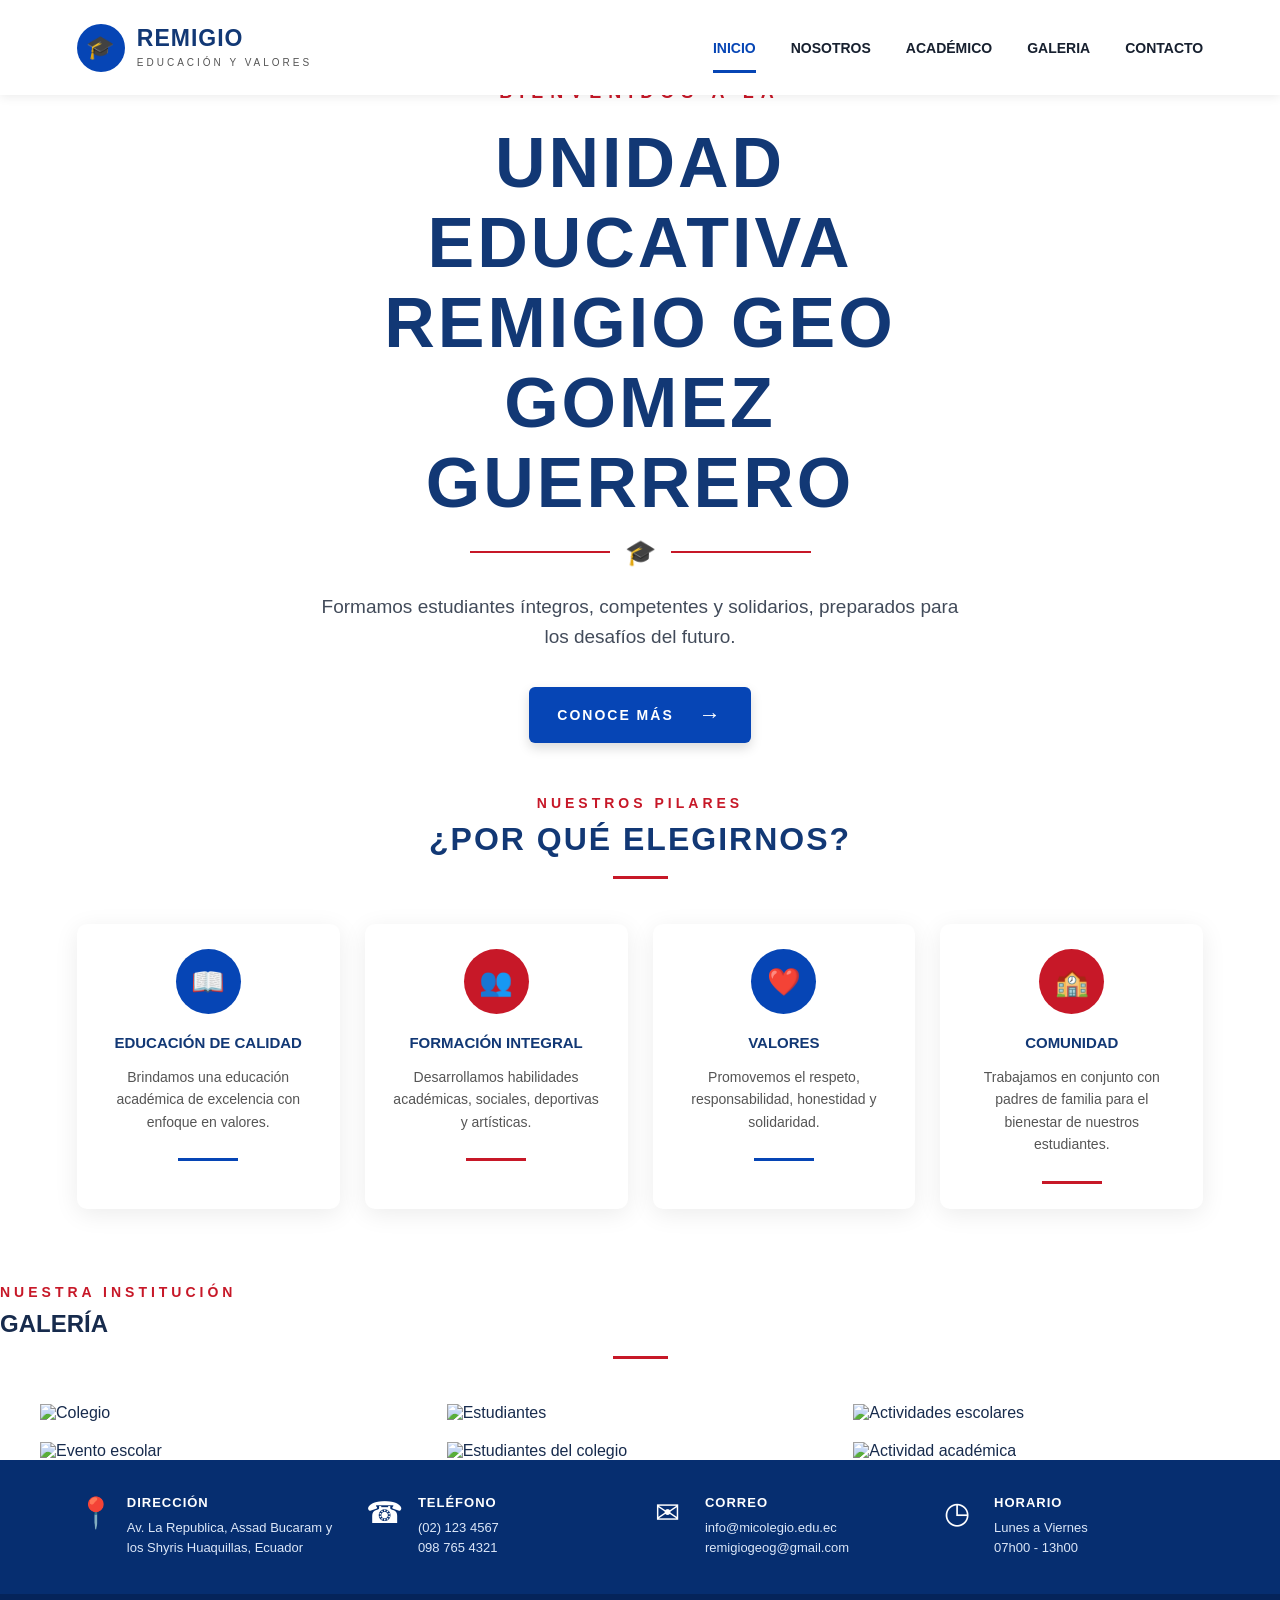
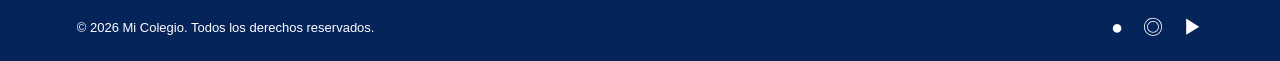
==== index.html @ d701c908 "Add files via upload" ====
<!DOCTYPE html>
<html lang="es">

<head>
    <meta charset="UTF-8">
    <meta name="viewport" content="width=device-width, initial-scale=1.0">

    <title>Mi Colegio</title>

    <link rel="stylesheet" href="style.css">
</head>

<body>

    <!-- =========================
         BARRA DE NAVEGACIÓN
    ========================== -->

    <header>

        <div class="logo">

            <div class="logo-icono">🎓</div>

            <div>
                <h2>REMIGIO</h2>
                <span>EDUCACIÓN Y VALORES</span>
            </div>

        </div>


        <nav>

            <a href="#" class="activo">INICIO</a>
            <a href="#nosotros">NOSOTROS</a>
            <a href="#academico">ACADÉMICO</a>
            <a href="#galeria">GALERIA</a>
            <a href="#contacto">CONTACTO</a>

        </nav>

    </header>


    <!-- =========================
         PORTADA
    ========================== -->

    <section class="portada">

        <div class="contenido">

            <p class="bienvenida">
                BIENVENIDOS A LA 
            </p>

            <h1>
                UNIDAD EDUCATIVA REMIGIO GEO GOMEZ GUERRERO
            </h1>

            <div class="decoracion">

                <span></span>

                <b>🎓</b>

                <span></span>

            </div>

            <p class="descripcion">

                Formamos estudiantes íntegros, competentes y
                solidarios, preparados para los desafíos del futuro.

            </p>

            <a href="#nosotros" class="boton">

                CONOCE MÁS
                <strong>→</strong>

            </a>

        </div>

    </section>


    <!-- =========================
         PILARES
    ========================== -->

    <section class="pilares" id="nosotros">

        <p class="subtitulo">
            NUESTROS PILARES
        </p>

        <h2>
            ¿POR QUÉ ELEGIRNOS?
        </h2>

        <div class="linea"></div>


        <div class="tarjetas">

            <!-- TARJETA 1 -->

            <div class="tarjeta">

                <div class="icono">
                    📖
                </div>

                <h3>
                    EDUCACIÓN DE CALIDAD
                </h3>

                <p>
                    Brindamos una educación académica
                    de excelencia con enfoque en valores.
                </p>

                <div class="linea-tarjeta"></div>

            </div>


            <!-- TARJETA 2 -->

            <div class="tarjeta">

                <div class="icono rojo">
                    👥
                </div>

                <h3>
                    FORMACIÓN INTEGRAL
                </h3>

                <p>
                    Desarrollamos habilidades académicas,
                    sociales, deportivas y artísticas.
                </p>

                <div class="linea-tarjeta rojo-linea"></div>

            </div>


            <!-- TARJETA 3 -->

            <div class="tarjeta">

                <div class="icono">
                    ❤️
                </div>

                <h3>
                    VALORES
                </h3>

                <p>
                    Promovemos el respeto, responsabilidad,
                    honestidad y solidaridad.
                </p>

                <div class="linea-tarjeta"></div>

            </div>


            <!-- TARJETA 4 -->

            <div class="tarjeta">

                <div class="icono rojo">
                    🏫
                </div>

                <h3>
                    COMUNIDAD
                </h3>

                <p>
                    Trabajamos en conjunto con padres de
                    familia para el bienestar de nuestros estudiantes.
                </p>

                <div class="linea-tarjeta rojo-linea"></div>

            </div>

        </div>

    </section>
<!-- =========================
     GALERÍA
========================= -->

<section class="galeria" id="galeria">

    <p class="subtitulo">
        NUESTRA INSTITUCIÓN
    </p>

    <h2>
        GALERÍA
    </h2>

    <div class="linea"></div>

    <div class="fotos">

        <div class="foto">
            <img src="C:\Users\REMIGIO\Music\proyecto interdiciplinario\colegio 2.jpg" alt="Colegio">
        </div>

        <div class="foto">
            <img src="C:\Users\REMIGIO\Music\proyecto interdiciplinario\colegio4.jpg" alt="Estudiantes">
        </div>

        <div class="foto">
            <img src="C:\Users\REMIGIO\Music\proyecto interdiciplinario\images.jpg" alt="Actividades escolares">
        </div>

        <div class="foto">
            <img src="C:\Users\REMIGIO\Music\proyecto interdiciplinario\imagen.jpg" alt="Evento escolar">
        </div>

        <div class="foto">
            <img src="C:\Users\REMIGIO\Music\proyecto interdiciplinario\colgio.jpg" alt="Estudiantes del colegio">
        </div>

        <div class="foto">
            <img src="C:\Users\REMIGIO\Music\proyecto interdiciplinario\colegio3.jpg" alt="Actividad académica">
        </div>

    </div>

</section>

    <!-- =========================
         INFORMACIÓN DE CONTACTO
    ========================== -->

    <section class="contacto" id="contacto">

        <div class="dato">

            <div class="dato-icono">
                📍
            </div>

            <div>
                <h4>DIRECCIÓN</h4>

                <p>
                    Av. La Republica, Assad Bucaram y los Shyris
                     Huaquillas, Ecuador<br>
                    
                </p>
            </div>

        </div>


        <div class="dato">

            <div class="dato-icono">
                ☎
            </div>

            <div>
                <h4>TELÉFONO</h4>

                <p>
                    (02) 123 4567<br>
                    098 765 4321
                </p>
            </div>

        </div>


        <div class="dato">

            <div class="dato-icono">
                ✉
            </div>

            <div>
                <h4>CORREO</h4>

                <p>
                    info@micolegio.edu.ec<br>
                    remigiogeog@gmail.com
                </p>
            </div>

        </div>


        <div class="dato">

            <div class="dato-icono">
                ◷
            </div>

            <div>
                <h4>HORARIO</h4>

                <p>
                    Lunes a Viernes<br>
                    07h00 - 13h00
                </p>
            </div>

        </div>

    </section>


    <!-- =========================
         PIE DE PÁGINA
    ========================== -->

    <footer>

        <p>
            © 2026 Mi Colegio. Todos los derechos reservados.
        </p>

        <div class="redes">
            ●　◎　▶
        </div>

    </footer>


</body>

</html>
---- style.css ----
/* =========================
   CONFIGURACIÓN GENERAL
========================= */

* {
    margin: 0;
    padding: 0;
    box-sizing: border-box;
}

html {
    scroll-behavior: smooth;
}

body {
    font-family: Arial, Helvetica, sans-serif;
    color: #172b4d;
    background: white;
}

.fotos {
    max-width: 1200px;
    margin: auto;

    display: grid;

    grid-template-columns: repeat(3, 1fr);

    gap: 20px;
}
/* =========================
   MENÚ
========================= */

header {
    height: 95px;

    background: white;

    display: flex;
    align-items: center;
    justify-content: space-between;

    padding: 0 6%;

    position: relative;
    z-index: 10;

    box-shadow: 0 2px 10px rgba(0, 0, 0, 0.08);
}


/* LOGO */

.logo {
    display: flex;
    align-items: center;
    gap: 12px;
}

.logo-icono {
    width: 48px;
    height: 48px;

    background: #0645b5;

    color: white;

    border-radius: 50%;

    display: flex;
    align-items: center;
    justify-content: center;

    font-size: 23px;
}

.logo h2 {
    color: #123875;
    font-size: 23px;
    letter-spacing: 1px;
}

.logo span {
    color: #555;
    font-size: 10px;
    letter-spacing: 3px;
}


/* MENÚ */

nav {
    display: flex;
    align-items: center;
    gap: 35px;
}

nav a {
    text-decoration: none;

    color: #17202f;

    font-size: 14px;

    font-weight: bold;

    padding: 35px 0;

    position: relative;
}

nav a:hover {
    color: #0645b5;
}

nav a.activo {
    color: #0645b5;
}

nav a.activo::after {
    content: "";

    position: absolute;

    bottom: 18px;
    left: 0;

    width: 100%;
    height: 3px;

    background: #0645b5;
}


/* =========================
   PORTADA
========================= */

.portada {

    height: 635px;

    /* AQUÍ ESTÁ TU IMAGEN */

    background-image: url("imagen/fondo.png");

    background-size: cover;

    background-position: center;

    background-repeat: no-repeat;


    display: flex;

    align-items: center;

    justify-content: center;

    text-align: center;

    position: relative;
}


/* CONTENIDO */

.contenido {

    width: 700px;

    padding: 30px;

}


/* BIENVENIDOS */

.bienvenida {

    color: #c71828;

    font-size: 18px;

    font-weight: bold;

    letter-spacing: 7px;

    margin-bottom: 20px;
}


/* TÍTULO */

.contenido h1 {

    color: #123875;

    font-size: 70px;

    letter-spacing: 3px;

    margin-bottom: 15px;
}


/* DECORACIÓN */

.decoracion {

    display: flex;

    align-items: center;

    justify-content: center;

    gap: 15px;

    margin-bottom: 25px;
}

.decoracion span {

    width: 140px;

    height: 2px;

    background: #c71828;
}

.decoracion b {

    font-size: 25px;

    color: #0645b5;
}


/* DESCRIPCIÓN */

.descripcion {

    color: #424b5a;

    font-size: 19px;

    line-height: 1.6;

    max-width: 650px;

    margin: auto;

    margin-bottom: 35px;
}


/* BOTÓN */

.boton {

    display: inline-flex;

    align-items: center;

    gap: 25px;

    background: #0645b5;

    color: white;

    text-decoration: none;

    padding: 15px 28px;

    border-radius: 6px;

    font-size: 14px;

    font-weight: bold;

    letter-spacing: 2px;

    box-shadow: 0 5px 12px rgba(0, 0, 0, 0.15);
}

.boton:hover {

    background: #c71828;

}

.boton strong {

    font-size: 22px;
}


/* =========================
   PILARES
========================= */

.pilares {

    padding: 65px 6% 75px;

    text-align: center;

    background: #fff;
}

.subtitulo {

    color: #c71828;

    font-size: 14px;

    font-weight: bold;

    letter-spacing: 4px;

    margin-bottom: 10px;
}

.pilares h2 {

    color: #123875;

    font-size: 32px;

    letter-spacing: 2px;

}

.linea {

    width: 55px;

    height: 3px;

    background: #c71828;

    margin: 18px auto 45px;
}


/* TARJETAS */

.tarjetas {

    display: flex;

    justify-content: center;

    gap: 25px;

    max-width: 1200px;

    margin: auto;
}


.tarjeta {

    width: 25%;

    min-height: 270px;

    padding: 25px 25px;

    border-radius: 10px;

    background: white;

    box-shadow: 0 5px 25px rgba(0, 0, 0, 0.08);

    transition: 0.3s;
}

.tarjeta:hover {

    transform: translateY(-8px);

    box-shadow: 0 10px 30px rgba(0, 0, 0, 0.15);
}


/* ICONOS */

.icono {

    width: 65px;

    height: 65px;

    border-radius: 50%;

    background: #0645b5;

    color: white;

    margin: 0 auto 20px;

    display: flex;

    align-items: center;

    justify-content: center;

    font-size: 27px;
}

.icono.rojo {

    background: #c71828;
}


/* TÍTULOS */

.tarjeta h3 {

    color: #123875;

    font-size: 15px;

    margin-bottom: 15px;
}


/* TEXTO */

.tarjeta p {

    color: #555;

    font-size: 14px;

    line-height: 1.6;
}


/* LÍNEA */

.linea-tarjeta {

    width: 60px;

    height: 3px;

    background: #0645b5;

    margin: 25px auto 0;
}

.rojo-linea {

    background: #c71828;
}


/* =========================
   CONTACTO
========================= */

.contacto {

    background: #062e70;

    color: white;

    padding: 35px 6%;

    display: flex;

    justify-content: space-between;

    gap: 30px;
}

.dato {

    display: flex;

    align-items: flex-start;

    gap: 15px;

    width: 25%;
}

.dato-icono {

    font-size: 30px;

    min-width: 35px;
}

.dato h4 {

    font-size: 13px;

    margin-bottom: 8px;

    letter-spacing: 1px;
}

.dato p {

    font-size: 13px;

    line-height: 1.6;

    color: #dce7f8;
}


/* =========================
   FOOTER
========================= */

footer {

    background: #05245a;

    color: white;

    padding: 20px 6%;

    display: flex;

    justify-content: space-between;

    align-items: center;

    font-size: 13px;
}

.redes {

    font-size: 20px;
}


/* =========================
   ADAPTACIÓN PARA CELULAR
========================= */

@media (max-width: 900px) {

    header {

        height: auto;

        padding: 20px;

        flex-direction: column;

        gap: 20px;
    }

    nav {

        gap: 15px;

        flex-wrap: wrap;

        justify-content: center;
    }

    nav a {

        padding: 5px;
    }

    nav a.activo::after {

        bottom: 0;
    }

    .portada {

        height: 550px;
    }

    .contenido h1 {

        font-size: 48px;
    }

    .tarjetas {

        flex-wrap: wrap;
    }

    .tarjeta {

        width: 45%;
    }

    .contacto {

        flex-wrap: wrap;
    }

    .dato {

        width: 45%;
    }
}


@media (max-width: 600px) {

    .contenido h1 {

        font-size: 38px;
    }

    .bienvenida {

        font-size: 13px;

        letter-spacing: 4px;
    }

    .descripcion {

        font-size: 16px;
    }

    .decoracion span {

        width: 60px;
    }

    .tarjeta {

        width: 100%;
    }

    .dato {

        width: 100%;
    }

    .contacto {

        flex-direction: column;
    }

    footer {

        flex-direction: column;

        gap: 15px;

        text-align: center;
    }
}
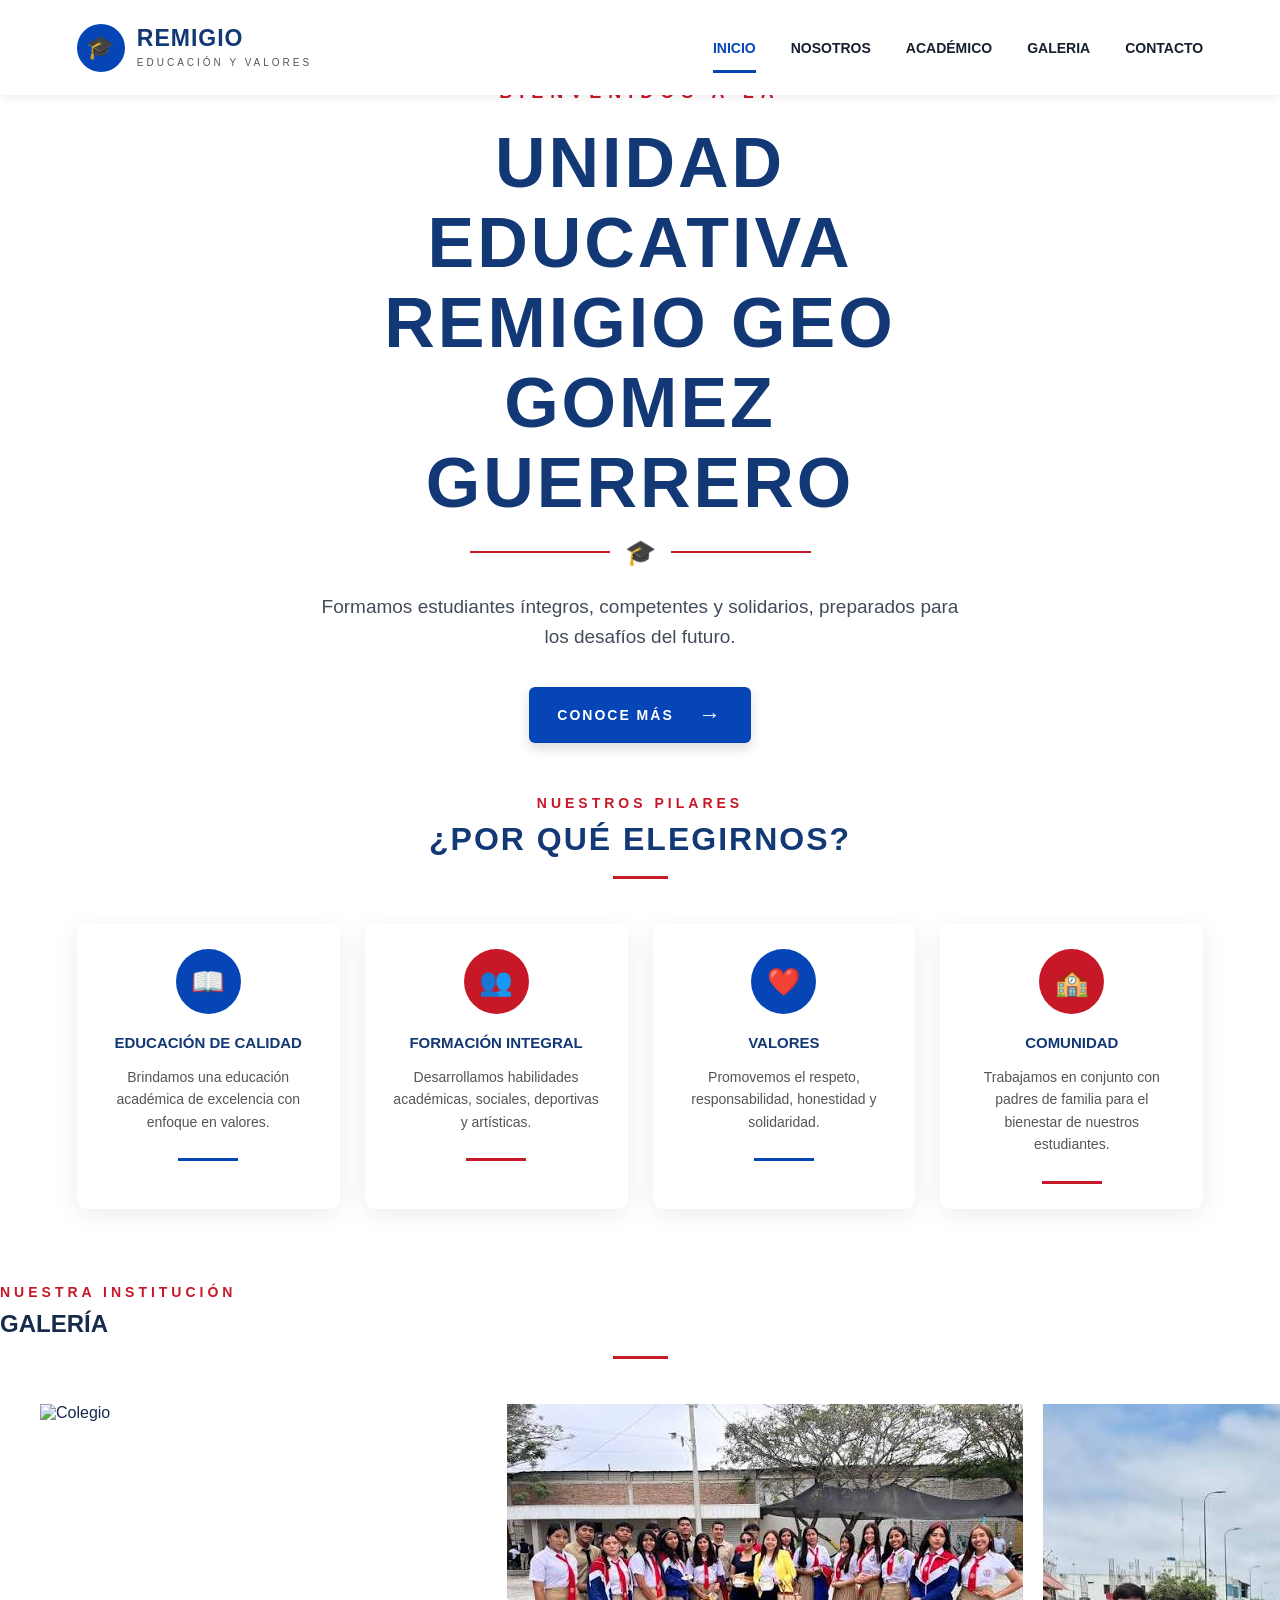
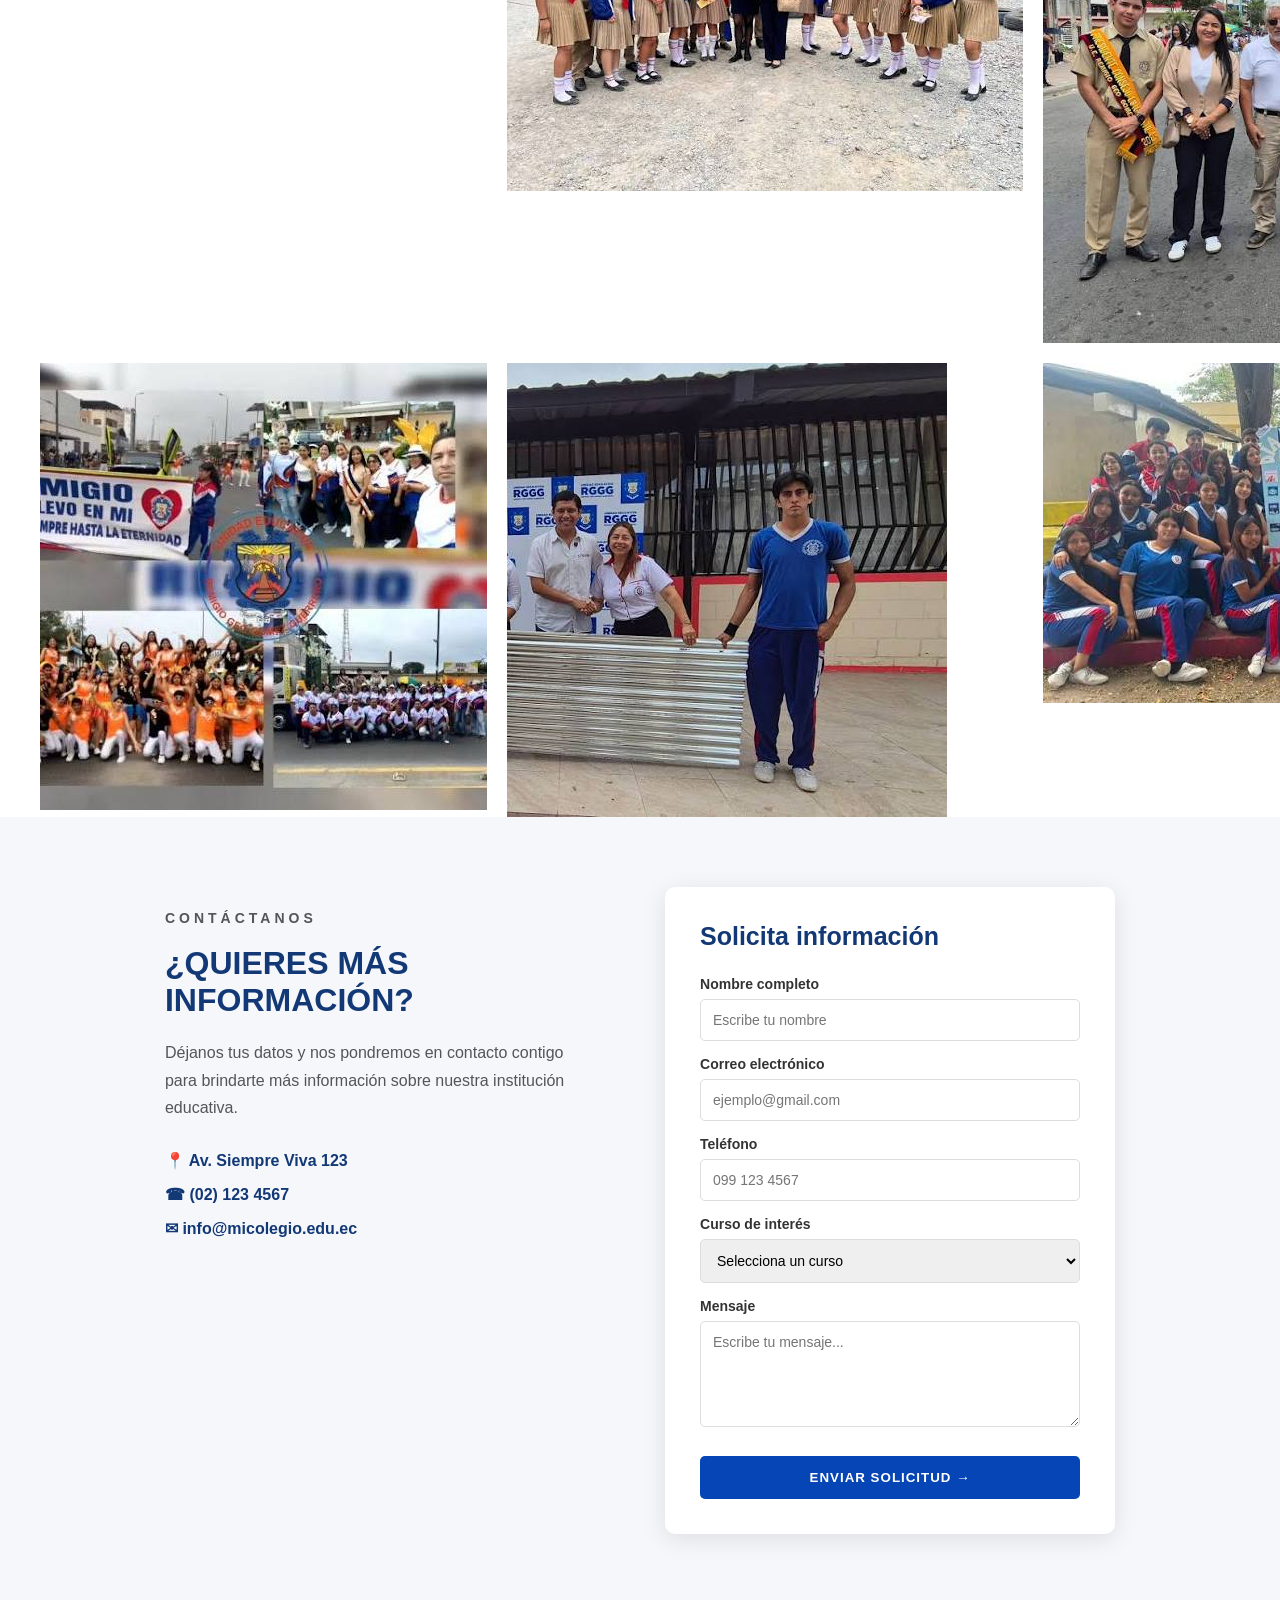
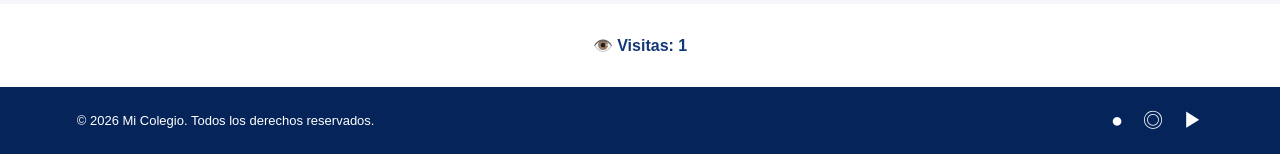
==== commit 63341e78: "Add files via upload" ====
--- a/index.html
+++ b/index.html
@@ -215,30 +215,12 @@
 
     <div class="fotos">
 
-        <div class="foto">
-            <img src="C:\Users\REMIGIO\Music\proyecto interdiciplinario\colegio 2.jpg" alt="Colegio">
-        </div>
-
-        <div class="foto">
-            <img src="C:\Users\REMIGIO\Music\proyecto interdiciplinario\colegio4.jpg" alt="Estudiantes">
-        </div>
-
-        <div class="foto">
-            <img src="C:\Users\REMIGIO\Music\proyecto interdiciplinario\images.jpg" alt="Actividades escolares">
-        </div>
-
-        <div class="foto">
-            <img src="C:\Users\REMIGIO\Music\proyecto interdiciplinario\imagen.jpg" alt="Evento escolar">
-        </div>
-
-        <div class="foto">
-            <img src="C:\Users\REMIGIO\Music\proyecto interdiciplinario\colgio.jpg" alt="Estudiantes del colegio">
-        </div>
-
-        <div class="foto">
-            <img src="C:\Users\REMIGIO\Music\proyecto interdiciplinario\colegio3.jpg" alt="Actividad académica">
-        </div>
-
+        <img src="colegio.jpg" alt="Colegio">
+<img src="colegio 2.jpg" alt="Colegio">
+<img src="colegio3.jpg" alt="Colegio">
+<img src="colegio4.jpg" alt="Colegio">
+<img src="imagen.jpg" alt="Actividad escolar">
+<img src="images.jpg" alt="Actividad escolar">
     </div>
 
 </section>
@@ -247,83 +229,148 @@
          INFORMACIÓN DE CONTACTO
     ========================== -->
 
-    <section class="contacto" id="contacto">
-
-        <div class="dato">
-
-            <div class="dato-icono">
-                📍
-            </div>
-
-            <div>
-                <h4>DIRECCIÓN</h4>
-
-                <p>
-                    Av. La Republica, Assad Bucaram y los Shyris
-                     Huaquillas, Ecuador<br>
-                    
-                </p>
-            </div>
-
-        </div>
-
-
-        <div class="dato">
-
-            <div class="dato-icono">
-                ☎
-            </div>
-
-            <div>
-                <h4>TELÉFONO</h4>
-
-                <p>
-                    (02) 123 4567<br>
-                    098 765 4321
-                </p>
-            </div>
-
-        </div>
-
-
-        <div class="dato">
-
-            <div class="dato-icono">
-                ✉
-            </div>
-
-            <div>
-                <h4>CORREO</h4>
-
-                <p>
-                    info@micolegio.edu.ec<br>
-                    remigiogeog@gmail.com
-                </p>
-            </div>
-
-        </div>
-
-
-        <div class="dato">
-
-            <div class="dato-icono">
-                ◷
-            </div>
-
-            <div>
-                <h4>HORARIO</h4>
-
-                <p>
-                    Lunes a Viernes<br>
-                    07h00 - 13h00
-                </p>
-            </div>
-
-        </div>
-
-    </section>
-
-
+    <!-- =========================
+     CONTACTO
+========================= -->
+
+<section class="contacto" id="contacto">
+
+    <div class="contacto-info">
+
+        <p class="subtitulo">
+            CONTÁCTANOS
+        </p>
+
+        <h2>
+            ¿QUIERES MÁS INFORMACIÓN?
+        </h2>
+
+        <p>
+            Déjanos tus datos y nos pondremos en contacto
+            contigo para brindarte más información sobre
+            nuestra institución educativa.
+        </p>
+
+        <div class="datos-contacto">
+
+            <p>📍 Av. Siempre Viva 123</p>
+
+            <p>☎ (02) 123 4567</p>
+
+            <p>✉ info@micolegio.edu.ec</p>
+
+        </div>
+
+    </div>
+
+
+    <!-- FORMULARIO -->
+
+    <div class="formulario">
+
+        <h3>
+            Solicita información
+        </h3>
+
+        <form action="AQUI_VA_TU_FORMULARIO_FORMSPREE"
+              method="POST">
+
+            <label>
+                Nombre completo
+            </label>
+
+            <input
+                type="text"
+                name="nombre"
+                placeholder="Escribe tu nombre"
+                required
+            >
+
+
+            <label>
+                Correo electrónico
+            </label>
+
+            <input
+                type="email"
+                name="email"
+                placeholder="ejemplo@gmail.com"
+                required
+            >
+
+
+            <label>
+                Teléfono
+            </label>
+
+            <input
+                type="tel"
+                name="telefono"
+                placeholder="099 123 4567"
+            >
+
+
+            <label>
+                Curso de interés
+            </label>
+
+            <select name="curso">
+
+                <option value="">
+                    Selecciona un curso
+                </option>
+
+                <option>
+                    Educación Inicial
+                </option>
+
+                <option>
+                    Educación Básica
+                </option>
+
+                <option>
+                    Bachillerato
+                </option>
+
+            </select>
+
+
+            <label>
+                Mensaje
+            </label>
+
+            <textarea
+                name="mensaje"
+                placeholder="Escribe tu mensaje..."
+                rows="5"
+            ></textarea>
+
+
+            <button type="submit">
+                ENVIAR SOLICITUD →
+            </button>
+
+        </form>
+
+    </div>
+
+</section>
+<div class="contador">
+    👁️ Visitas: <span id="visitas">0</span>
+</div>
+<script>
+    let visitas = localStorage.getItem("contadorVisitas");
+
+    if (visitas === null) {
+        visitas = 1;
+    } else {
+        visitas = parseInt(visitas) + 1;
+    }
+
+    localStorage.setItem("contadorVisitas", visitas);
+
+    document.getElementById("visitas").textContent = visitas;
+</script>
     <!-- =========================
          PIE DE PÁGINA
     ========================== -->
--- a/style.css
+++ b/style.css
@@ -513,8 +513,193 @@
 
     color: #dce7f8;
 }
-
-
+/* =========================
+   FORMULARIO DE CONTACTO
+========================= */
+
+.contacto {
+    background: #f5f7fb;
+
+    padding: 70px 8%;
+
+    display: flex;
+
+    justify-content: center;
+
+    gap: 70px;
+}
+
+
+.contacto-info {
+    width: 40%;
+
+    padding-top: 20px;
+}
+
+
+.contacto-info h2 {
+    color: #123875;
+
+    font-size: 32px;
+
+    margin: 15px 0 20px;
+}
+
+
+.contacto-info > p {
+    color: #555;
+
+    line-height: 1.7;
+}
+
+
+.datos-contacto {
+    margin-top: 30px;
+}
+
+
+.datos-contacto p {
+    margin: 15px 0;
+
+    color: #123875;
+
+    font-weight: bold;
+}
+
+
+/* FORMULARIO */
+
+.formulario {
+    width: 450px;
+
+    background: white;
+
+    padding: 35px;
+
+    border-radius: 10px;
+
+    box-shadow: 0 5px 25px rgba(0, 0, 0, 0.10);
+}
+
+
+.formulario h3 {
+    color: #123875;
+
+    font-size: 25px;
+
+    margin-bottom: 25px;
+}
+
+
+.formulario label {
+    display: block;
+
+    color: #333;
+
+    font-weight: bold;
+
+    font-size: 14px;
+
+    margin-top: 15px;
+
+    margin-bottom: 7px;
+}
+
+
+.formulario input,
+.formulario select,
+.formulario textarea {
+
+    width: 100%;
+
+    padding: 12px;
+
+    border: 1px solid #ddd;
+
+    border-radius: 5px;
+
+    font-family: Arial;
+
+    font-size: 14px;
+
+    outline: none;
+}
+
+
+.formulario input:focus,
+.formulario select:focus,
+.formulario textarea:focus {
+
+    border-color: #0645b5;
+}
+
+
+.formulario textarea {
+
+    resize: vertical;
+}
+
+
+.formulario button {
+
+    width: 100%;
+
+    margin-top: 25px;
+
+    padding: 14px;
+
+    border: none;
+
+    border-radius: 5px;
+
+    background: #0645b5;
+
+    color: white;
+
+    font-weight: bold;
+
+    letter-spacing: 1px;
+
+    cursor: pointer;
+}
+
+
+.formulario button:hover {
+
+    background: #c71828;
+}
+
+
+/* CELULAR */
+
+@media (max-width: 800px) {
+
+    .contacto {
+
+        flex-direction: column;
+
+        gap: 30px;
+    }
+
+    .contacto-info {
+
+        width: 100%;
+    }
+
+    .formulario {
+
+        width: 100%;
+    }
+
+}
+.contador {
+    text-align: center;
+    margin: 20px 0;
+    padding: 12px;
+    font-size: 16px;
+    color: #123875;
+    font-weight: bold;
+}
 /* =========================
    FOOTER
 ========================= */
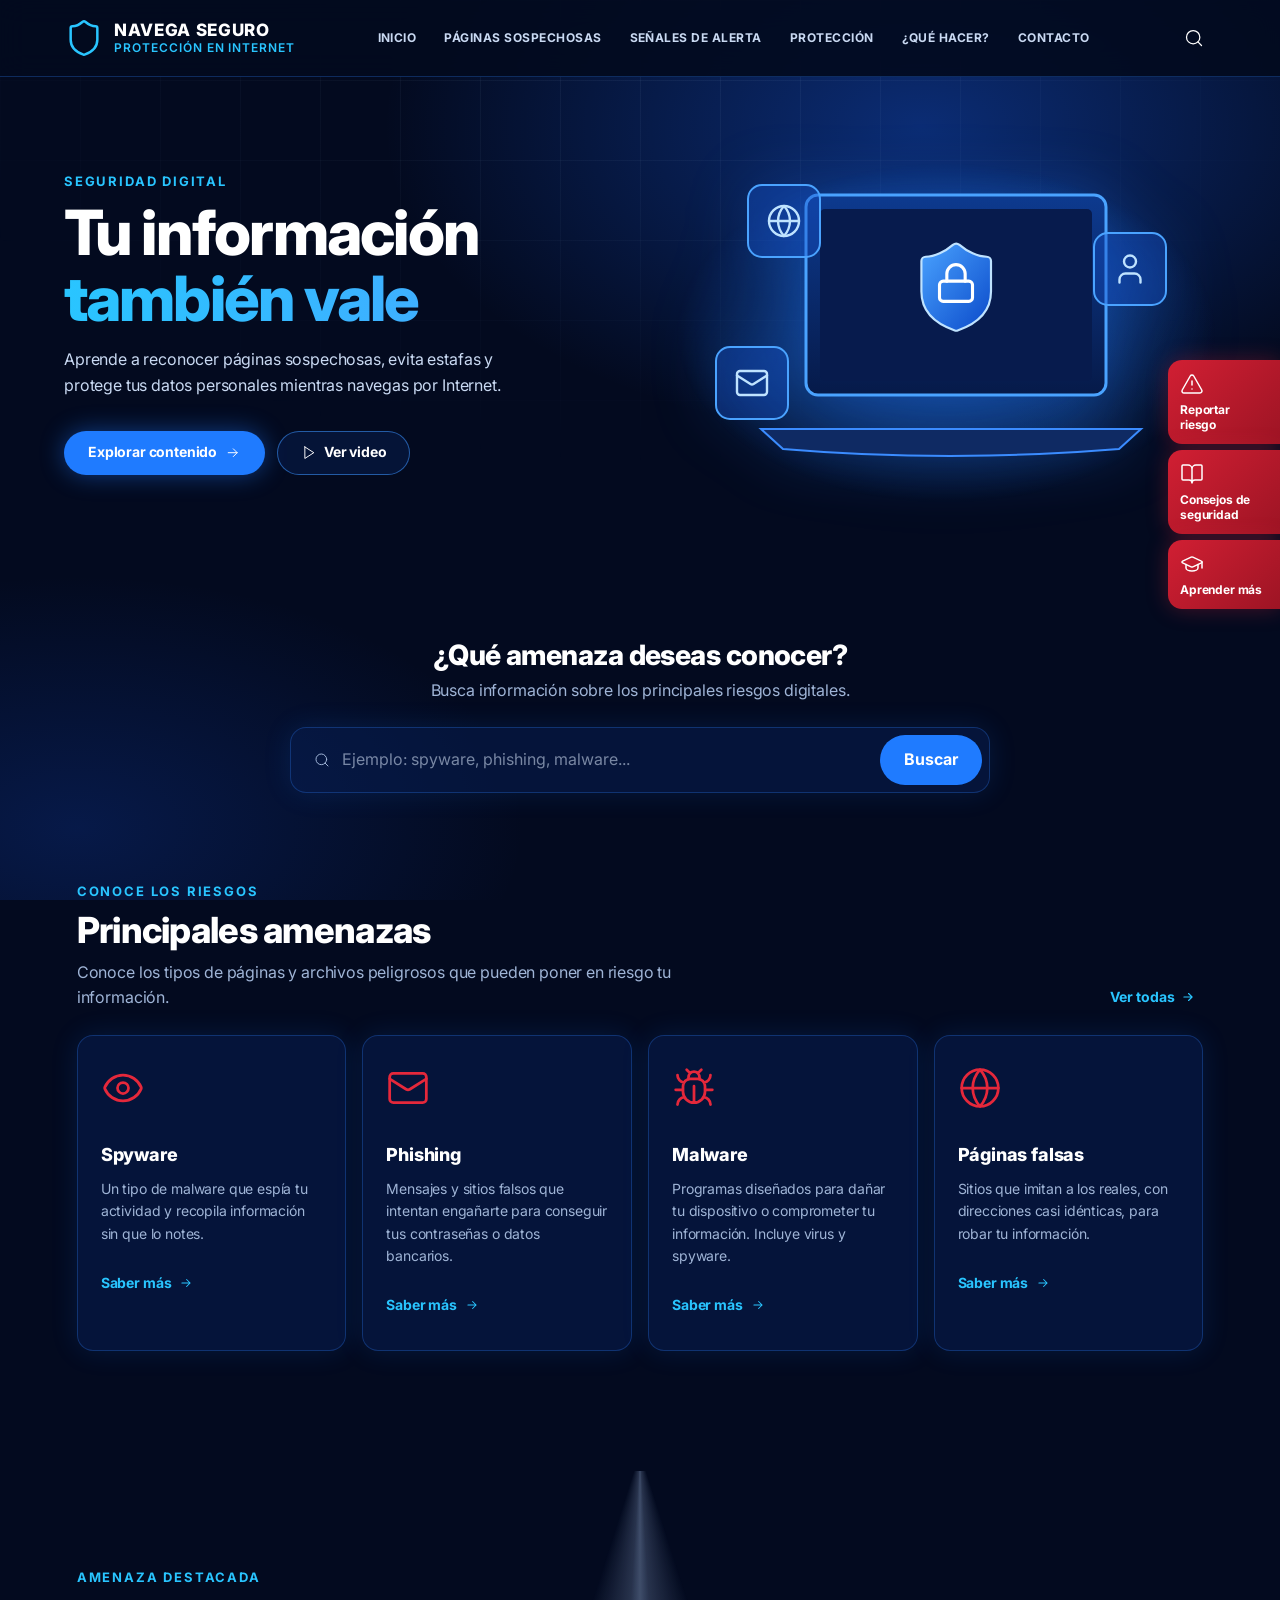
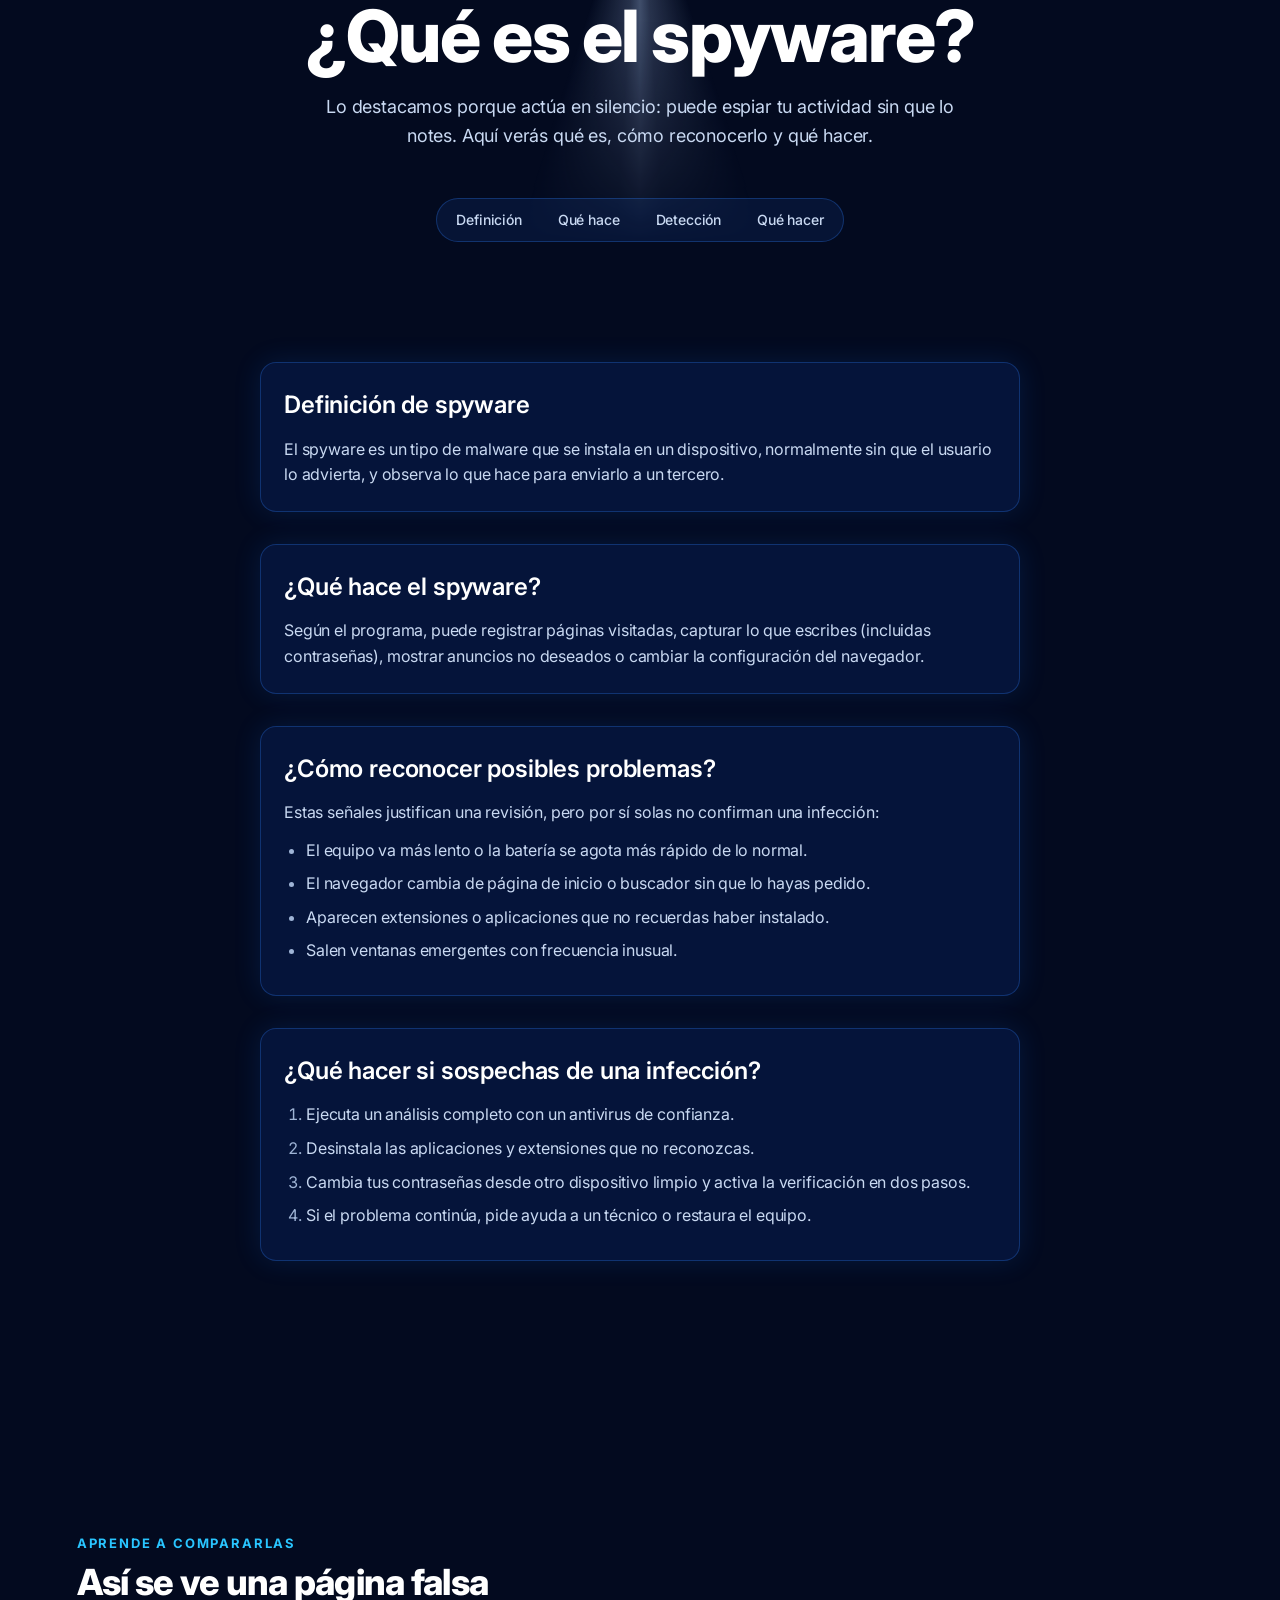
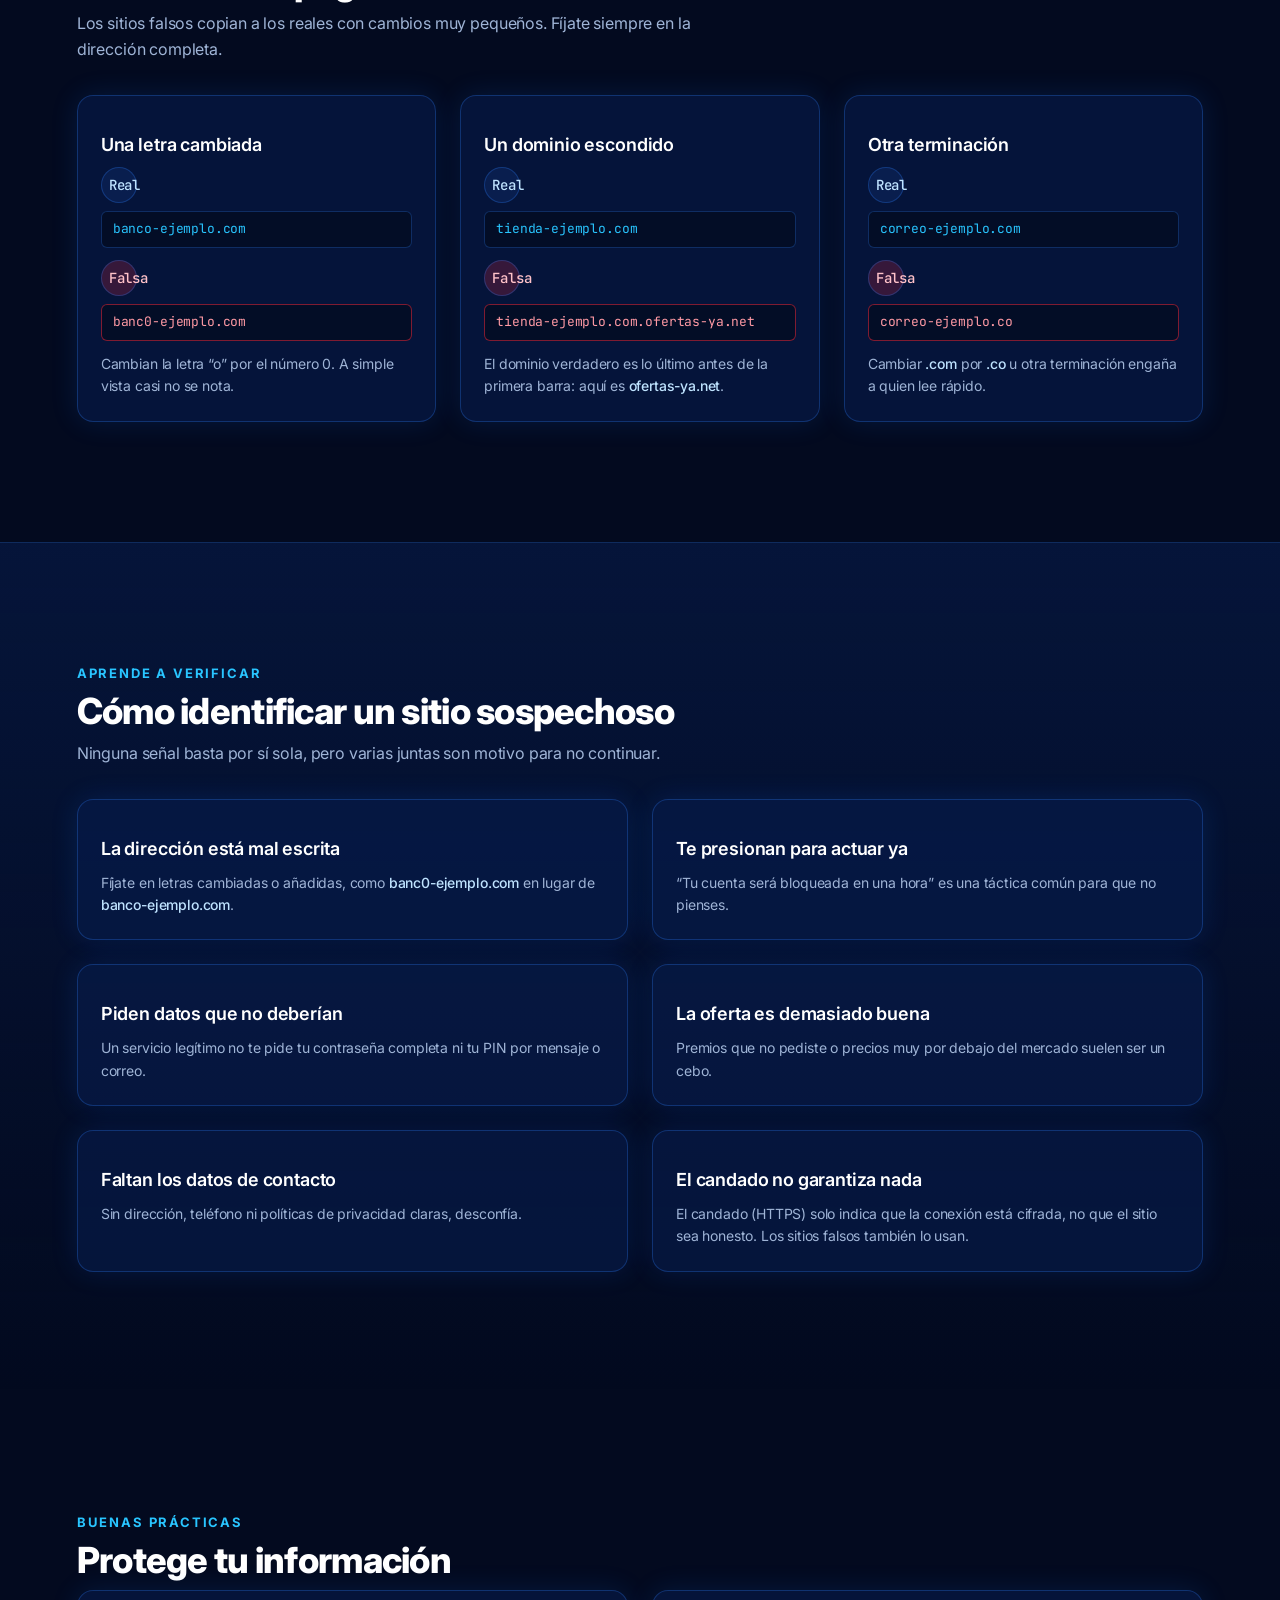
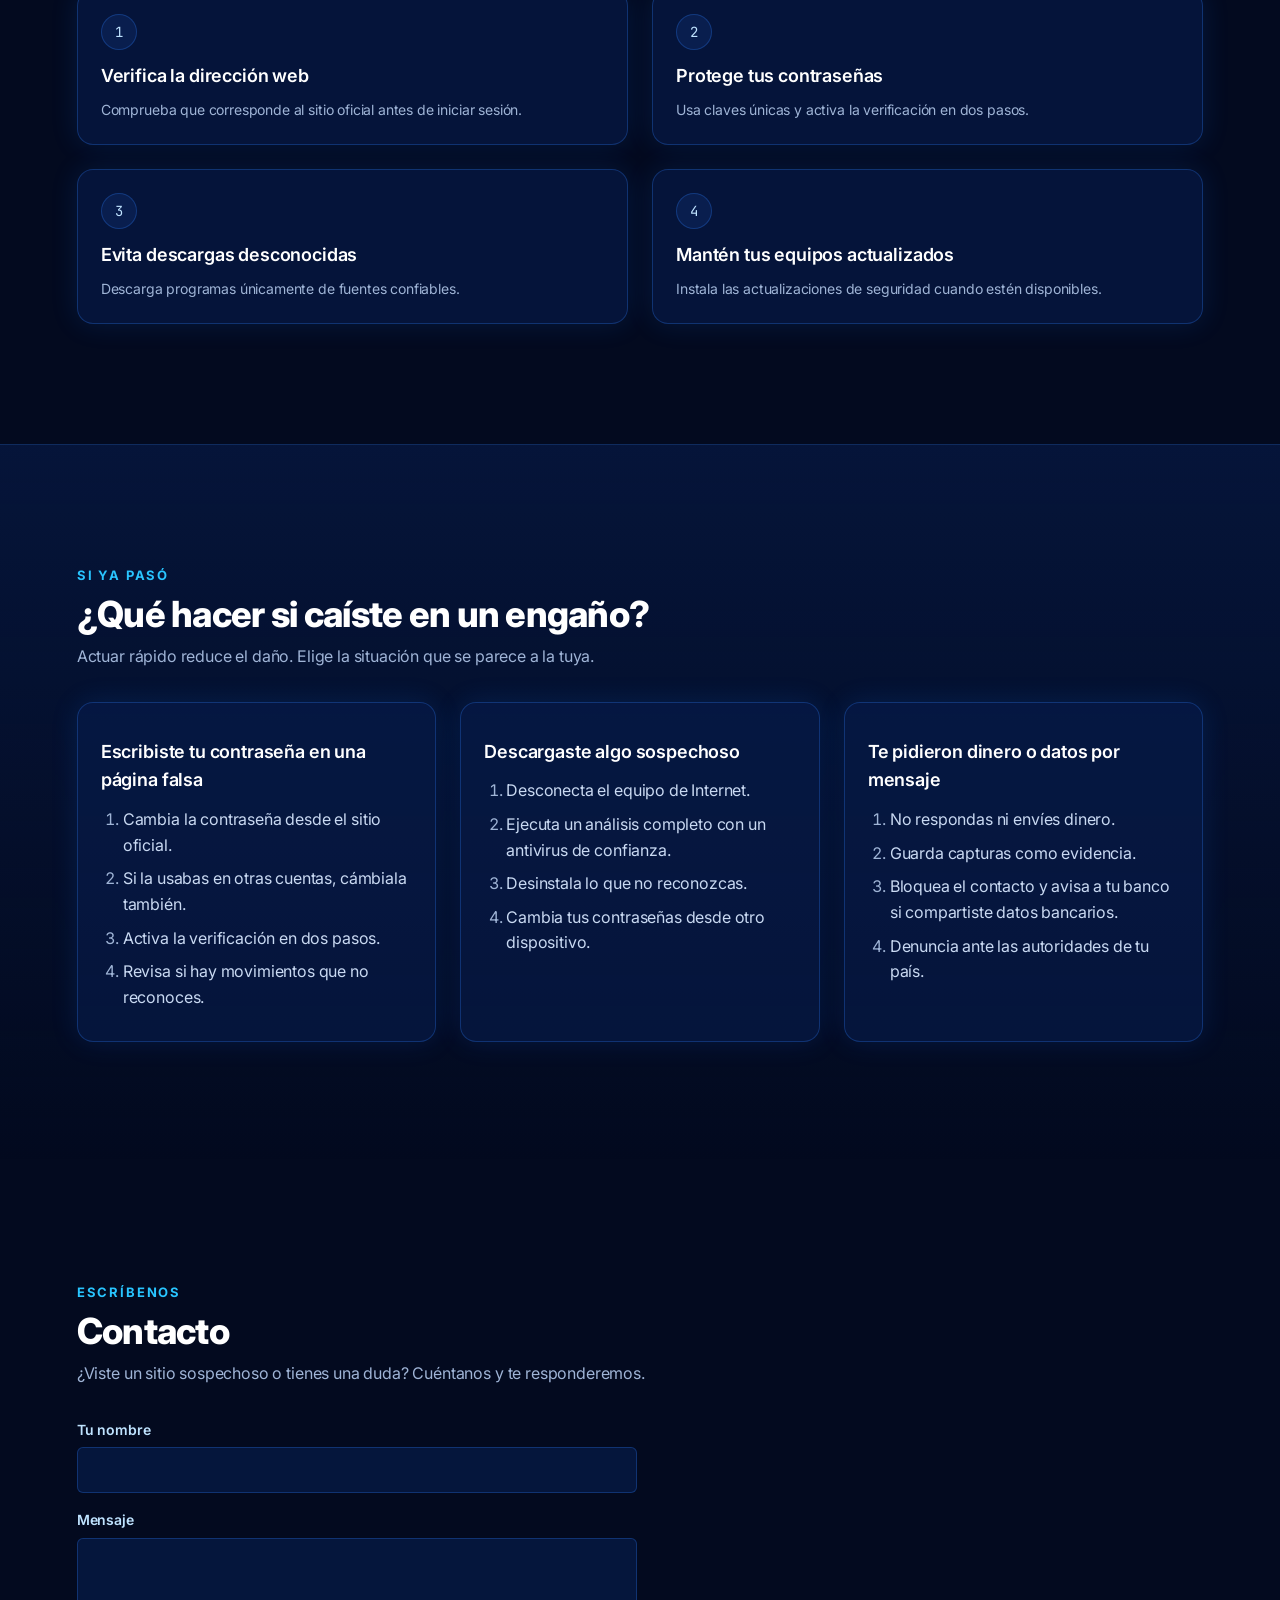
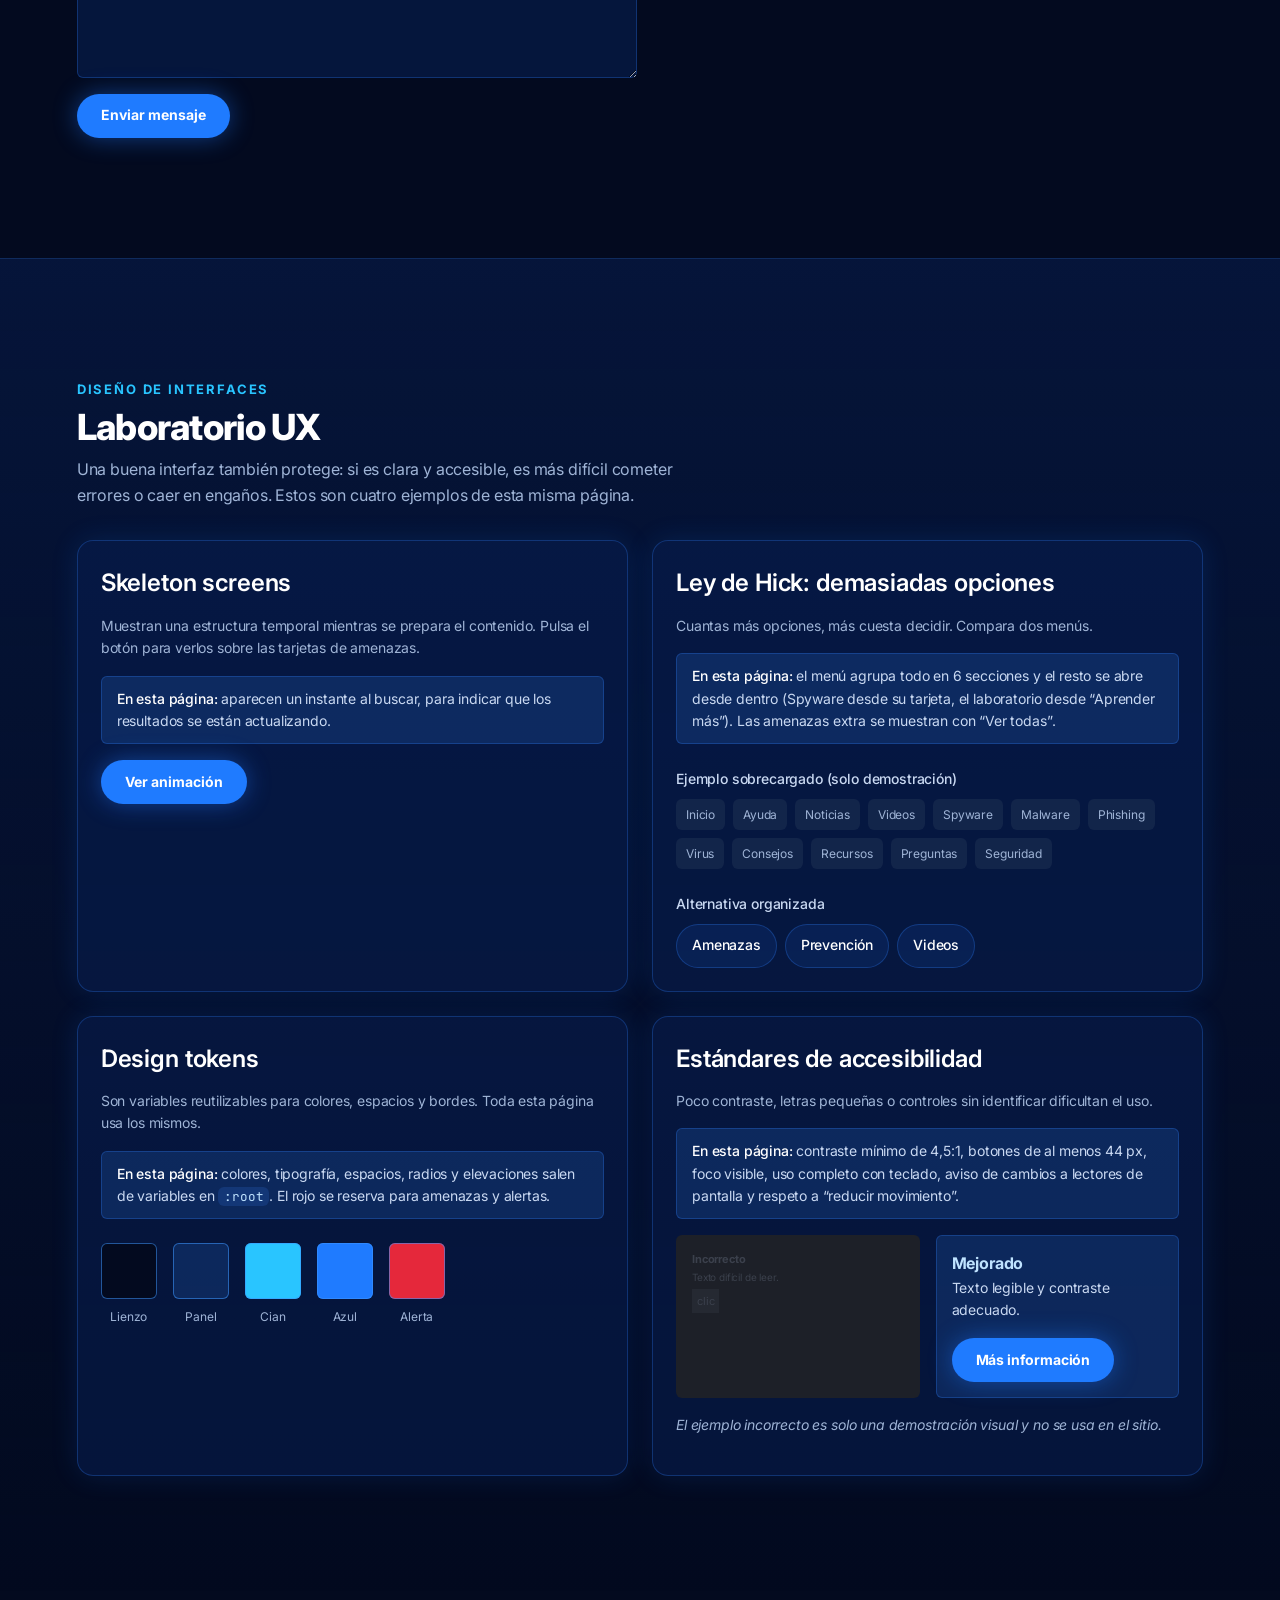
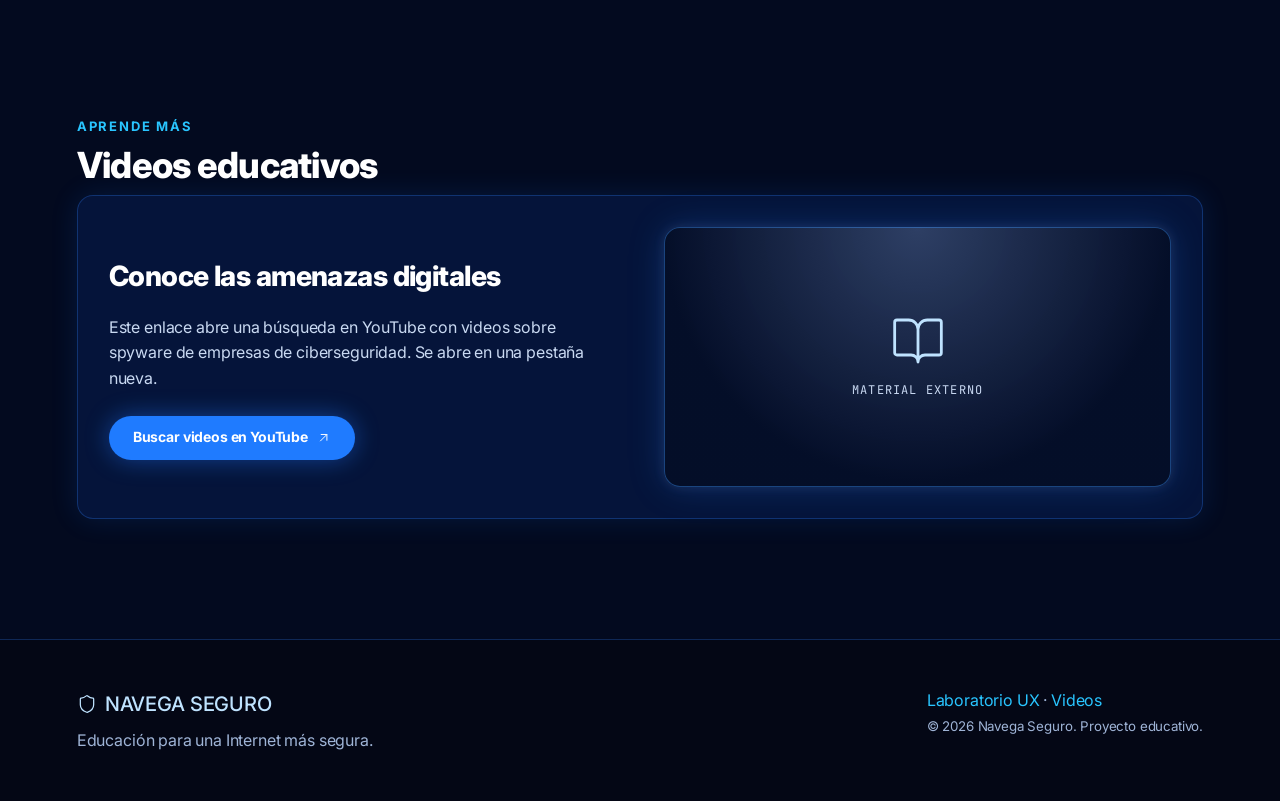
==== commit aee79002: "Add files via upload" ====
--- a/index.html
+++ b/index.html
@@ -1,393 +1,544 @@
 <!DOCTYPE html>
 <html lang="es">
-
 <head>
     <meta charset="UTF-8">
     <meta name="viewport" content="width=device-width, initial-scale=1.0">
-
-    <title>Mi Colegio</title>
-
+    <meta name="description" content="Aprende a identificar páginas sospechosas, spyware, phishing y otras amenazas digitales.">
+    <meta name="theme-color" content="#05060f">
+    <meta property="og:title" content="Navega Seguro | Seguridad Digital">
+    <meta property="og:description" content="Aprende a identificar páginas sospechosas y proteger tu información.">
+    <link rel="icon" href="data:image/svg+xml,%3Csvg xmlns='http://www.w3.org/2000/svg' viewBox='0 0 24 24' fill='%2305060f' stroke='%2398c0ef' stroke-width='1.6' stroke-linecap='round' stroke-linejoin='round'%3E%3Cpath d='M20 13c0 5-3.5 7.5-7.66 8.95a1 1 0 0 1-.67-.01C7.5 20.5 4 18 4 13V6a1 1 0 0 1 1-1c2 0 4.5-1.2 6.24-2.72a1.17 1.17 0 0 1 1.52 0C14.51 3.81 17 5 19 5a1 1 0 0 1 1 1z'/%3E%3C/svg%3E">
+    <title>Navega Seguro | Seguridad Digital</title>
+    <link rel="preconnect" href="https://fonts.googleapis.com">
+    <link rel="preconnect" href="https://fonts.gstatic.com" crossorigin>
+    <link rel="stylesheet" href="https://fonts.googleapis.com/css2?family=Inter:wght@400;500;600&family=JetBrains+Mono&family=Space+Grotesk:wght@400;500&display=swap">
     <link rel="stylesheet" href="style.css">
+    <script src="script.js" defer></script>
 </head>
 
 <body>
 
-    <!-- =========================
-         BARRA DE NAVEGACIÓN
-    ========================== -->
-
-    <header>
-
-        <div class="logo">
-
-            <div class="logo-icono">🎓</div>
-
-            <div>
-                <h2>REMIGIO</h2>
-                <span>EDUCACIÓN Y VALORES</span>
-            </div>
-
-        </div>
-
-
-        <nav>
-
-            <a href="#" class="activo">INICIO</a>
-            <a href="#nosotros">NOSOTROS</a>
-            <a href="#academico">ACADÉMICO</a>
-            <a href="#galeria">GALERIA</a>
-            <a href="#contacto">CONTACTO</a>
-
+<svg width="0" height="0" style="position:absolute" aria-hidden="true" focusable="false">
+  <symbol id="i-shield" viewBox="0 0 24 24"><path d="M20 13c0 5-3.5 7.5-7.66 8.95a1 1 0 0 1-.67-.01C7.5 20.5 4 18 4 13V6a1 1 0 0 1 1-1c2 0 4.5-1.2 6.24-2.72a1.17 1.17 0 0 1 1.52 0C14.51 3.81 17 5 19 5a1 1 0 0 1 1 1z"/></symbol>
+  <symbol id="i-eye" viewBox="0 0 24 24"><path d="M2.06 12.35a1 1 0 0 1 0-.7 10.75 10.75 0 0 1 19.88 0 1 1 0 0 1 0 .7 10.75 10.75 0 0 1-19.88 0"/><circle cx="12" cy="12" r="3"/></symbol>
+  <symbol id="i-mail" viewBox="0 0 24 24"><rect width="20" height="16" x="2" y="4" rx="2"/><path d="m22 7-8.97 5.7a1.94 1.94 0 0 1-2.06 0L2 7"/></symbol>
+  <symbol id="i-bug" viewBox="0 0 24 24"><path d="m8 2 1.88 1.88M14.12 3.88 16 2M9 7.13v-1a3 3 0 1 1 6 0v1"/><path d="M12 20c-3.3 0-6-2.7-6-6v-3a4 4 0 0 1 4-4h4a4 4 0 0 1 4 4v3c0 3.3-2.7 6-6 6M12 20v-9M6.53 9C4.6 8.8 3 7.1 3 5M6 13H2M3 21c0-2.1 1.7-3.9 3.8-4M20.97 5c0 2.1-1.6 3.8-3.5 4M22 13h-4M17.2 17c2.1.1 3.8 1.9 3.8 4"/></symbol>
+  <symbol id="i-card" viewBox="0 0 24 24"><rect width="20" height="14" x="2" y="5" rx="2"/><path d="M2 10h20"/></symbol>
+  <symbol id="i-link" viewBox="0 0 24 24"><path d="M10 13a5 5 0 0 0 7.54.54l3-3a5 5 0 0 0-7.07-7.07l-1.72 1.71M14 11a5 5 0 0 0-7.54-.54l-3 3a5 5 0 0 0 7.07 7.07l1.71-1.71"/></symbol>
+  <symbol id="i-lock" viewBox="0 0 24 24"><rect width="18" height="11" x="3" y="11" rx="2"/><path d="M7 11V7a5 5 0 0 1 10 0v4"/></symbol>
+  <symbol id="i-search" viewBox="0 0 24 24"><circle cx="11" cy="11" r="8"/><path d="m21 21-4.3-4.3"/></symbol>
+  <symbol id="i-menu" viewBox="0 0 24 24"><path d="M4 6h16M4 12h16M4 18h16"/></symbol>
+  <symbol id="i-arrow-right" viewBox="0 0 24 24"><path d="M5 12h14M13 6l6 6-6 6"/></symbol>
+  <symbol id="i-arrow-left" viewBox="0 0 24 24"><path d="M19 12H5M11 6l-6 6 6 6"/></symbol>
+  <symbol id="i-external" viewBox="0 0 24 24"><path d="M7 17 17 7M8 7h9v9"/></symbol>
+  <symbol id="i-globe" viewBox="0 0 24 24"><circle cx="12" cy="12" r="10"/><path d="M2 12h20M12 2a15.3 15.3 0 0 1 4 10 15.3 15.3 0 0 1-4 10 15.3 15.3 0 0 1-4-10 15.3 15.3 0 0 1 4-10z"/></symbol>
+  <symbol id="i-user" viewBox="0 0 24 24"><path d="M19 21v-2a4 4 0 0 0-4-4H9a4 4 0 0 0-4 4v2"/><circle cx="12" cy="7" r="4"/></symbol>
+  <symbol id="i-play" viewBox="0 0 24 24"><polygon points="6 3 20 12 6 21 6 3"/></symbol>
+  <symbol id="i-alert" viewBox="0 0 24 24"><path d="m21.73 18-8-14a2 2 0 0 0-3.48 0l-8 14A2 2 0 0 0 4 21h16a2 2 0 0 0 1.73-3"/><path d="M12 9v4M12 17h.01"/></symbol>
+  <symbol id="i-cap" viewBox="0 0 24 24"><path d="M21.42 10.92a1 1 0 0 0-.02-1.84L12.83 5.18a2 2 0 0 0-1.66 0L2.6 9.08a1 1 0 0 0 0 1.83l8.58 3.91a2 2 0 0 0 1.66 0z"/><path d="M22 10v6M6 12.5V16a6 3 0 0 0 12 0v-3.5"/></symbol>
+  <symbol id="i-book" viewBox="0 0 24 24"><path d="M12 7v14M3 18a1 1 0 0 1-1-1V4a1 1 0 0 1 1-1h5a4 4 0 0 1 4 4 4 4 0 0 1 4-4h5a1 1 0 0 1 1 1v13a1 1 0 0 1-1 1h-6a3 3 0 0 0-3 3 3 3 0 0 0-3-3z"/></symbol>
+</svg>
+
+
+<a href="#contenido" class="saltar">Saltar al contenido</a>
+
+<header class="header">
+    <div class="header-contenido">
+        <a href="#inicio" class="logo">
+            <span class="logo-icono" aria-hidden="true"><svg class="icono" aria-hidden="true"><use href="#i-shield"/></svg></span>
+            <span class="logo-texto">NAVEGA SEGURO<small>Protección en Internet</small></span>
+        </a>
+
+        <nav id="menu" aria-label="Navegación principal">
+            <a href="#inicio">Inicio</a>
+            <a href="#paginas">Páginas sospechosas</a>
+            <a href="#senales">Señales de alerta</a>
+            <a href="#proteccion">Protección</a>
+            <a href="#que-hacer">¿Qué hacer?</a>
+            <a href="#contacto">Contacto</a>
         </nav>
 
-    </header>
-
-
-    <!-- =========================
-         PORTADA
-    ========================== -->
-
-    <section class="portada">
-
-        <div class="contenido">
-
-            <p class="bienvenida">
-                BIENVENIDOS A LA 
+        <div class="acciones">
+            <a class="icono-header" href="#buscador" aria-label="Buscar amenazas"><svg class="icono" aria-hidden="true"><use href="#i-search"/></svg></a>
+            <button class="menu-boton" id="menuBoton" type="button" aria-label="Abrir menú" aria-expanded="false" aria-controls="menu"><svg class="icono" aria-hidden="true"><use href="#i-menu"/></svg></button>
+        </div>
+    </div>
+</header>
+
+<main id="contenido">
+
+    <!-- VISTA: INICIO -->
+    <div class="vista" id="vista-inicio" data-hash="inicio" data-titulo="Inicio">
+    <section class="hero" id="inicio">
+        <div class="hero-contenido">
+            <span class="subtitulo">Seguridad digital</span>
+            <h1>Tu información <span>también vale</span></h1>
+            <p class="hero-texto">
+                Aprende a reconocer páginas sospechosas, evita estafas y protege
+                tus datos personales mientras navegas por Internet.
             </p>
-
-            <h1>
-                UNIDAD EDUCATIVA REMIGIO GEO GOMEZ GUERRERO
-            </h1>
-
-            <div class="decoracion">
-
-                <span></span>
-
-                <b>🎓</b>
-
-                <span></span>
-
-            </div>
-
+            <div class="hero-botones">
+                <a href="#amenazas" class="btn btn-azul">Explorar contenido <svg class="icono" aria-hidden="true"><use href="#i-arrow-right"/></svg></a>
+                <a href="#video" class="btn btn-borde"><svg class="icono" aria-hidden="true"><use href="#i-play"/></svg> Ver video</a>
+            </div>
+        </div>
+        <div class="hero-visual" aria-hidden="true">
+            <svg viewBox="0 0 560 380" role="presentation" focusable="false">
+                <defs>
+                    <radialGradient id="g-halo" cx="50%" cy="50%" r="50%"><stop offset="0" stop-color="#1f7bff" stop-opacity=".55"/><stop offset="1" stop-color="#1f7bff" stop-opacity="0"/></radialGradient>
+                    <linearGradient id="g-pantalla" x1="0" y1="0" x2="0" y2="1"><stop offset="0" stop-color="#0d3a8f"/><stop offset="1" stop-color="#061a49"/></linearGradient>
+                    <linearGradient id="g-escudo" x1="0" y1="0" x2="1" y2="1"><stop offset="0" stop-color="#4aa3ff"/><stop offset="1" stop-color="#0a49c9"/></linearGradient>
+                </defs>
+                <ellipse cx="290" cy="200" rx="270" ry="170" fill="url(#g-halo)"/>
+                <path d="M105 296h380l-22 20q-170 14-336 0z" fill="#0f2a63" stroke="#3b8cff" stroke-width="2"/>
+                <rect x="150" y="62" width="300" height="200" rx="12" fill="url(#g-pantalla)" stroke="#4aa3ff" stroke-width="3"/>
+                <rect x="164" y="76" width="272" height="172" rx="5" fill="#071b4d"/>
+                <g transform="translate(300 160)">
+                    <path transform="translate(-52 -58) scale(4.35)" d="M20 13c0 5-3.5 7.5-7.66 8.95a1 1 0 0 1-.67-.01C7.5 20.5 4 18 4 13V6a1 1 0 0 1 1-1c2 0 4.5-1.2 6.24-2.72a1.17 1.17 0 0 1 1.52 0C14.51 3.81 17 5 19 5a1 1 0 0 1 1 1z" fill="url(#g-escudo)" stroke="#bfe3ff" stroke-width=".5"/>
+                    <use href="#i-lock" x="-22" y="-32" width="44" height="44" fill="none" stroke="#fff" stroke-width="1.7" stroke-linecap="round" stroke-linejoin="round"/>
+                </g>
+                <g fill="rgba(20,80,200,.4)" stroke="#4aa3ff" stroke-width="2">
+                    <rect x="92" y="52" width="72" height="72" rx="14"/>
+                    <rect x="60" y="214" width="72" height="72" rx="14"/>
+                    <rect x="438" y="100" width="72" height="72" rx="14"/>
+                </g>
+                <g fill="none" stroke="#bfe3ff" stroke-width="1.6" stroke-linecap="round" stroke-linejoin="round">
+                    <use href="#i-globe" x="110" y="70" width="36" height="36"/>
+                    <use href="#i-mail" x="78" y="232" width="36" height="36"/>
+                    <use href="#i-user" x="456" y="118" width="36" height="36"/>
+                </g>
+            </svg>
+        </div>
+    </section>
+
+    <!-- BUSCADOR -->
+    <section class="buscador-seccion">
+        <div class="contenedor">
+            <h2>¿Qué amenaza deseas conocer?</h2>
+            <p>Busca información sobre los principales riesgos digitales.</p>
+
+            <label for="buscador" class="sr-only">Buscar una amenaza digital</label>
+            <div class="buscador">
+                <svg class="icono" aria-hidden="true"><use href="#i-search"/></svg>
+                <input type="search" id="buscador" placeholder="Ejemplo: spyware, phishing, malware..." autocomplete="off">
+                <button id="buscarBtn" type="button">Buscar</button>
+            </div>
+
+            <p id="resultadoBusqueda" class="resultado" role="status"></p>
+        </div>
+    </section>
+
+    <!-- AMENAZAS -->
+    <section class="seccion" id="amenazas">
+        <div class="contenedor">
+            <div class="encabezado">
+                <div>
+                    <span class="subtitulo">Conoce los riesgos</span>
+                    <h2 class="titulo">Principales amenazas</h2>
+                    <p class="descripcion">Conoce los tipos de páginas y archivos peligrosos que pueden poner en riesgo tu información.</p>
+                </div>
+                <button type="button" class="ver-todas" id="verTodas" aria-expanded="false" aria-controls="tarjetasAmenazas">Ver todas</button>
+            </div>
+
+            <div class="grid-tarjetas oculto" id="skeletons" aria-hidden="true">
+                <div class="skeleton-card"><div class="skeleton skeleton-icono"></div><div class="skeleton skeleton-titulo"></div><div class="skeleton skeleton-texto"></div><div class="skeleton skeleton-texto"></div></div>
+                <div class="skeleton-card"><div class="skeleton skeleton-icono"></div><div class="skeleton skeleton-titulo"></div><div class="skeleton skeleton-texto"></div><div class="skeleton skeleton-texto"></div></div>
+                <div class="skeleton-card"><div class="skeleton skeleton-icono"></div><div class="skeleton skeleton-titulo"></div><div class="skeleton skeleton-texto"></div><div class="skeleton skeleton-texto"></div></div>
+                <div class="skeleton-card"><div class="skeleton skeleton-icono"></div><div class="skeleton skeleton-titulo"></div><div class="skeleton skeleton-texto"></div><div class="skeleton skeleton-texto"></div></div>
+            </div>
+
+            <div class="grid-tarjetas" id="tarjetasAmenazas">
+                <article class="tarjeta">
+                    <div class="tarjeta-icono" aria-hidden="true"><svg class="icono" aria-hidden="true"><use href="#i-eye"/></svg></div>
+                    <span class="nivel">Privacidad</span>
+                    <h3>Spyware</h3>
+                    <p>Un tipo de malware que espía tu actividad y recopila información sin que lo notes.</p>
+                    <a href="#spyware">Saber más</a>
+                </article>
+
+                <article class="tarjeta">
+                    <div class="tarjeta-icono" aria-hidden="true"><svg class="icono" aria-hidden="true"><use href="#i-mail"/></svg></div>
+                    <span class="nivel">Fraude</span>
+                    <h3>Phishing</h3>
+                    <p>Mensajes y sitios falsos que intentan engañarte para conseguir tus contraseñas o datos bancarios.</p>
+                    <a href="#senales">Saber más</a>
+                </article>
+
+                <article class="tarjeta">
+                    <div class="tarjeta-icono" aria-hidden="true"><svg class="icono" aria-hidden="true"><use href="#i-bug"/></svg></div>
+                    <span class="nivel">Software malicioso</span>
+                    <h3>Malware</h3>
+                    <p>Programas diseñados para dañar tu dispositivo o comprometer tu información. Incluye virus y spyware.</p>
+                    <a href="#proteccion">Saber más</a>
+                </article>
+
+                <article class="tarjeta">
+                    <div class="tarjeta-icono" aria-hidden="true"><svg class="icono" aria-hidden="true"><use href="#i-globe"/></svg></div>
+                    <span class="nivel">Navegación</span>
+                    <h3>Páginas falsas</h3>
+                    <p>Sitios que imitan a los reales, con direcciones casi idénticas, para robar tu información.</p>
+                    <a href="#paginas">Saber más</a>
+                </article>
+
+                <article class="tarjeta extra">
+                    <div class="tarjeta-icono" aria-hidden="true"><svg class="icono" aria-hidden="true"><use href="#i-card"/></svg></div>
+                    <span class="nivel">Fraude</span>
+                    <h3>Estafas digitales</h3>
+                    <p>Ofertas falsas, premios inventados y tiendas fraudulentas que buscan aprovecharse de ti.</p>
+                    <a href="#senales">Saber más</a>
+                </article>
+
+                <article class="tarjeta extra">
+                    <div class="tarjeta-icono" aria-hidden="true"><svg class="icono" aria-hidden="true"><use href="#i-lock"/></svg></div>
+                    <span class="nivel">Cuentas</span>
+                    <h3>Robo de contraseñas</h3>
+                    <p>Intentos de obtener tus credenciales mediante engaños, filtraciones u otros métodos.</p>
+                    <a href="#proteccion">Saber más</a>
+                </article>
+            </div>
+        </div>
+    </section>
+
+    </div>
+
+    <!-- VISTA: SPYWARE -->
+    <div class="vista" id="vista-spyware" data-hash="spyware" data-menu="inicio" data-titulo="Spyware">
+    <section class="spyware" id="spyware">
+        <div class="contenedor">
+            <span class="subtitulo">Amenaza destacada</span>
+            <h2>¿Qué es el spyware?</h2>
+            <p class="spyware-intro">
+                Lo destacamos porque actúa en silencio: puede espiar tu actividad sin que lo notes.
+                Aquí verás qué es, cómo reconocerlo y qué hacer.
+            </p>
+
+            <div class="spyware-menu">
+                <a href="#definicion">Definición</a>
+                <a href="#funcionamiento">Qué hace</a>
+                <a href="#deteccion">Detección</a>
+                <a href="#accion">Qué hacer</a>
+            </div>
+        </div>
+    </section>
+
+    <section class="seccion">
+        <div class="contenedor contenido-articulo">
+
+            <article id="definicion">
+                <h3>Definición de spyware</h3>
+                <p>
+                    El spyware es un tipo de malware que se instala en un dispositivo,
+                    normalmente sin que el usuario lo advierta, y observa lo que hace
+                    para enviarlo a un tercero.
+                </p>
+            </article>
+
+            <article id="funcionamiento">
+                <h3>¿Qué hace el spyware?</h3>
+                <p>Según el programa, puede registrar páginas visitadas, capturar lo que escribes (incluidas contraseñas), mostrar anuncios no deseados o cambiar la configuración del navegador.</p>
+            </article>
+
+            <article id="deteccion">
+                <h3>¿Cómo reconocer posibles problemas?</h3>
+                <p>Estas señales justifican una revisión, pero por sí solas no confirman una infección:</p>
+                <ul class="lista">
+                    <li>El equipo va más lento o la batería se agota más rápido de lo normal.</li>
+                    <li>El navegador cambia de página de inicio o buscador sin que lo hayas pedido.</li>
+                    <li>Aparecen extensiones o aplicaciones que no recuerdas haber instalado.</li>
+                    <li>Salen ventanas emergentes con frecuencia inusual.</li>
+                </ul>
+            </article>
+
+            <article id="accion">
+                <h3>¿Qué hacer si sospechas de una infección?</h3>
+                <ol class="lista">
+                    <li>Ejecuta un análisis completo con un antivirus de confianza.</li>
+                    <li>Desinstala las aplicaciones y extensiones que no reconozcas.</li>
+                    <li>Cambia tus contraseñas desde otro dispositivo limpio y activa la verificación en dos pasos.</li>
+                    <li>Si el problema continúa, pide ayuda a un técnico o restaura el equipo.</li>
+                </ol>
+            </article>
+
+        </div>
+    </section>
+
+    </div>
+
+    <!-- VISTA: PÁGINAS SOSPECHOSAS -->
+    <section class="seccion vista" id="paginas" data-hash="paginas" data-titulo="Páginas sospechosas">
+        <div class="contenedor">
+            <span class="subtitulo">Aprende a compararlas</span>
+            <h2 class="titulo">Así se ve una página falsa</h2>
+            <p class="descripcion">Los sitios falsos copian a los reales con cambios muy pequeños. Fíjate siempre en la dirección completa.</p>
+
+            <div class="grid-prevencion grid-tres">
+                <div class="prevencion-item">
+                    <h3>Una letra cambiada</h3>
+                    <span class="insignia">Real</span><code class="url url-real">banco-ejemplo.com</code>
+                    <span class="insignia alerta">Falsa</span><code class="url url-falsa">banc0-ejemplo.com</code>
+                    <p>Cambian la letra “o” por el número 0. A simple vista casi no se nota.</p>
+                </div>
+                <div class="prevencion-item">
+                    <h3>Un dominio escondido</h3>
+                    <span class="insignia">Real</span><code class="url url-real">tienda-ejemplo.com</code>
+                    <span class="insignia alerta">Falsa</span><code class="url url-falsa">tienda-ejemplo.com.ofertas-ya.net</code>
+                    <p>El dominio verdadero es lo último antes de la primera barra: aquí es <strong>ofertas-ya.net</strong>.</p>
+                </div>
+                <div class="prevencion-item">
+                    <h3>Otra terminación</h3>
+                    <span class="insignia">Real</span><code class="url url-real">correo-ejemplo.com</code>
+                    <span class="insignia alerta">Falsa</span><code class="url url-falsa">correo-ejemplo.co</code>
+                    <p>Cambiar <strong>.com</strong> por <strong>.co</strong> u otra terminación engaña a quien lee rápido.</p>
+                </div>
+            </div>
+        </div>
+    </section>
+
+    <!-- VISTA: SEÑALES DE ALERTA -->
+    <section class="seccion fondo-claro vista" id="senales" data-hash="senales" data-titulo="Señales de alerta">
+        <div class="contenedor">
+            <span class="subtitulo">Aprende a verificar</span>
+            <h2 class="titulo">Cómo identificar un sitio sospechoso</h2>
+            <p class="descripcion">Ninguna señal basta por sí sola, pero varias juntas son motivo para no continuar.</p>
+
+            <div class="grid-prevencion">
+                <div class="prevencion-item">
+                    <h3>La dirección está mal escrita</h3>
+                    <p>Fíjate en letras cambiadas o añadidas, como <strong>banc0-ejemplo.com</strong> en lugar de <strong>banco-ejemplo.com</strong>.</p>
+                </div>
+                <div class="prevencion-item">
+                    <h3>Te presionan para actuar ya</h3>
+                    <p>“Tu cuenta será bloqueada en una hora” es una táctica común para que no pienses.</p>
+                </div>
+                <div class="prevencion-item">
+                    <h3>Piden datos que no deberían</h3>
+                    <p>Un servicio legítimo no te pide tu contraseña completa ni tu PIN por mensaje o correo.</p>
+                </div>
+                <div class="prevencion-item">
+                    <h3>La oferta es demasiado buena</h3>
+                    <p>Premios que no pediste o precios muy por debajo del mercado suelen ser un cebo.</p>
+                </div>
+                <div class="prevencion-item">
+                    <h3>Faltan los datos de contacto</h3>
+                    <p>Sin dirección, teléfono ni políticas de privacidad claras, desconfía.</p>
+                </div>
+                <div class="prevencion-item">
+                    <h3>El candado no garantiza nada</h3>
+                    <p>El candado (HTTPS) solo indica que la conexión está cifrada, no que el sitio sea honesto. Los sitios falsos también lo usan.</p>
+                </div>
+            </div>
+        </div>
+    </section>
+
+    <!-- PREVENCIÓN -->
+    <section class="seccion vista" id="proteccion" data-hash="proteccion" data-titulo="Protección">
+        <div class="contenedor">
+            <span class="subtitulo">Buenas prácticas</span>
+            <h2 class="titulo">Protege tu información</h2>
+
+            <ol class="grid-prevencion lista-limpia">
+                <li class="prevencion-item">
+                    <span aria-hidden="true">1</span>
+                    <h3>Verifica la dirección web</h3>
+                    <p>Comprueba que corresponde al sitio oficial antes de iniciar sesión.</p>
+                </li>
+                <li class="prevencion-item">
+                    <span aria-hidden="true">2</span>
+                    <h3>Protege tus contraseñas</h3>
+                    <p>Usa claves únicas y activa la verificación en dos pasos.</p>
+                </li>
+                <li class="prevencion-item">
+                    <span aria-hidden="true">3</span>
+                    <h3>Evita descargas desconocidas</h3>
+                    <p>Descarga programas únicamente de fuentes confiables.</p>
+                </li>
+                <li class="prevencion-item">
+                    <span aria-hidden="true">4</span>
+                    <h3>Mantén tus equipos actualizados</h3>
+                    <p>Instala las actualizaciones de seguridad cuando estén disponibles.</p>
+                </li>
+            </ol>
+        </div>
+    </section>
+
+    <!-- VISTA: ¿QUÉ HACER? -->
+    <section class="seccion fondo-claro vista" id="que-hacer" data-hash="que-hacer" data-titulo="¿Qué hacer?">
+        <div class="contenedor">
+            <span class="subtitulo">Si ya pasó</span>
+            <h2 class="titulo">¿Qué hacer si caíste en un engaño?</h2>
+            <p class="descripcion">Actuar rápido reduce el daño. Elige la situación que se parece a la tuya.</p>
+
+            <div class="grid-prevencion grid-tres">
+                <div class="prevencion-item">
+                    <h3>Escribiste tu contraseña en una página falsa</h3>
+                    <ol class="lista">
+                        <li>Cambia la contraseña desde el sitio oficial.</li>
+                        <li>Si la usabas en otras cuentas, cámbiala también.</li>
+                        <li>Activa la verificación en dos pasos.</li>
+                        <li>Revisa si hay movimientos que no reconoces.</li>
+                    </ol>
+                </div>
+                <div class="prevencion-item">
+                    <h3>Descargaste algo sospechoso</h3>
+                    <ol class="lista">
+                        <li>Desconecta el equipo de Internet.</li>
+                        <li>Ejecuta un análisis completo con un antivirus de confianza.</li>
+                        <li>Desinstala lo que no reconozcas.</li>
+                        <li>Cambia tus contraseñas desde otro dispositivo.</li>
+                    </ol>
+                </div>
+                <div class="prevencion-item">
+                    <h3>Te pidieron dinero o datos por mensaje</h3>
+                    <ol class="lista">
+                        <li>No respondas ni envíes dinero.</li>
+                        <li>Guarda capturas como evidencia.</li>
+                        <li>Bloquea el contacto y avisa a tu banco si compartiste datos bancarios.</li>
+                        <li>Denuncia ante las autoridades de tu país.</li>
+                    </ol>
+                </div>
+            </div>
+        </div>
+    </section>
+
+    <!-- VISTA: CONTACTO -->
+    <section class="seccion vista" id="contacto" data-hash="contacto" data-titulo="Contacto">
+        <div class="contenedor">
+            <span class="subtitulo">Escríbenos</span>
+            <h2 class="titulo">Contacto</h2>
+            <p class="descripcion">¿Viste un sitio sospechoso o tienes una duda? Cuéntanos y te responderemos.</p>
+
+            <form class="formulario" id="formContacto">
+                <label>Tu nombre
+                    <input type="text" name="nombre" required autocomplete="name">
+                </label>
+                <label>Mensaje
+                    <textarea name="mensaje" required></textarea>
+                </label>
+                <button class="btn btn-azul" type="submit">Enviar mensaje</button>
+            </form>
+        </div>
+    </section>
+
+    <!-- LABORATORIO UX -->
+    <section class="seccion fondo-claro vista" id="laboratorio" data-hash="laboratorio" data-titulo="Laboratorio UX">
+        <div class="contenedor">
+            <span class="subtitulo">Diseño de interfaces</span>
+            <h2 class="titulo">Laboratorio UX</h2>
             <p class="descripcion">
-
-                Formamos estudiantes íntegros, competentes y
-                solidarios, preparados para los desafíos del futuro.
-
+                Una buena interfaz también protege: si es clara y accesible, es más difícil
+                cometer errores o caer en engaños. Estos son cuatro ejemplos de esta misma página.
             </p>
 
-            <a href="#nosotros" class="boton">
-
-                CONOCE MÁS
-                <strong>→</strong>
-
-            </a>
-
-        </div>
-
-    </section>
-
-
-    <!-- =========================
-         PILARES
-    ========================== -->
-
-    <section class="pilares" id="nosotros">
-
-        <p class="subtitulo">
-            NUESTROS PILARES
-        </p>
-
-        <h2>
-            ¿POR QUÉ ELEGIRNOS?
-        </h2>
-
-        <div class="linea"></div>
-
-
-        <div class="tarjetas">
-
-            <!-- TARJETA 1 -->
-
-            <div class="tarjeta">
-
-                <div class="icono">
-                    📖
-                </div>
-
-                <h3>
-                    EDUCACIÓN DE CALIDAD
-                </h3>
-
-                <p>
-                    Brindamos una educación académica
-                    de excelencia con enfoque en valores.
-                </p>
-
-                <div class="linea-tarjeta"></div>
-
-            </div>
-
-
-            <!-- TARJETA 2 -->
-
-            <div class="tarjeta">
-
-                <div class="icono rojo">
-                    👥
-                </div>
-
-                <h3>
-                    FORMACIÓN INTEGRAL
-                </h3>
-
-                <p>
-                    Desarrollamos habilidades académicas,
-                    sociales, deportivas y artísticas.
-                </p>
-
-                <div class="linea-tarjeta rojo-linea"></div>
-
-            </div>
-
-
-            <!-- TARJETA 3 -->
-
-            <div class="tarjeta">
-
-                <div class="icono">
-                    ❤️
-                </div>
-
-                <h3>
-                    VALORES
-                </h3>
-
-                <p>
-                    Promovemos el respeto, responsabilidad,
-                    honestidad y solidaridad.
-                </p>
-
-                <div class="linea-tarjeta"></div>
-
-            </div>
-
-
-            <!-- TARJETA 4 -->
-
-            <div class="tarjeta">
-
-                <div class="icono rojo">
-                    🏫
-                </div>
-
-                <h3>
-                    COMUNIDAD
-                </h3>
-
-                <p>
-                    Trabajamos en conjunto con padres de
-                    familia para el bienestar de nuestros estudiantes.
-                </p>
-
-                <div class="linea-tarjeta rojo-linea"></div>
-
-            </div>
-
-        </div>
-
-    </section>
-<!-- =========================
-     GALERÍA
-========================= -->
-
-<section class="galeria" id="galeria">
-
-    <p class="subtitulo">
-        NUESTRA INSTITUCIÓN
-    </p>
-
-    <h2>
-        GALERÍA
-    </h2>
-
-    <div class="linea"></div>
-
-    <div class="fotos">
-
-        <img src="colegio.jpg" alt="Colegio">
-<img src="colegio 2.jpg" alt="Colegio">
-<img src="colegio3.jpg" alt="Colegio">
-<img src="colegio4.jpg" alt="Colegio">
-<img src="imagen.jpg" alt="Actividad escolar">
-<img src="images.jpg" alt="Actividad escolar">
+            <div class="laboratorio">
+
+                <article class="experimento">
+                    <h3>Skeleton screens</h3>
+                    <p>Muestran una estructura temporal mientras se prepara el contenido. Pulsa el botón para verlos sobre las tarjetas de amenazas.</p>
+                    <p class="aplicado"><strong>En esta página:</strong> aparecen un instante al buscar, para indicar que los resultados se están actualizando.</p>
+                    <button class="btn btn-azul" id="repetirSkeleton" type="button">Ver animación</button>
+                </article>
+
+                <article class="experimento">
+                    <h3>Ley de Hick: demasiadas opciones</h3>
+                    <p>Cuantas más opciones, más cuesta decidir. Compara dos menús.</p>
+                    <p class="aplicado"><strong>En esta página:</strong> el menú agrupa todo en 6 secciones y el resto se abre desde dentro (Spyware desde su tarjeta, el laboratorio desde “Aprender más”). Las amenazas extra se muestran con “Ver todas”.</p>
+
+                    <h4>Ejemplo sobrecargado (solo demostración)</h4>
+                    <div class="opciones-exceso" aria-hidden="true">
+                        <span>Inicio</span><span>Ayuda</span><span>Noticias</span><span>Videos</span>
+                        <span>Spyware</span><span>Malware</span><span>Phishing</span><span>Virus</span>
+                        <span>Consejos</span><span>Recursos</span><span>Preguntas</span><span>Seguridad</span>
+                    </div>
+
+                    <h4>Alternativa organizada</h4>
+                    <div class="opciones-correctas">
+                        <a href="#amenazas">Amenazas</a>
+                        <a href="#proteccion">Prevención</a>
+                        <a href="#video">Videos</a>
+                    </div>
+                </article>
+
+                <article class="experimento">
+                    <h3>Design tokens</h3>
+                    <p>Son variables reutilizables para colores, espacios y bordes. Toda esta página usa los mismos.</p>
+                    <p class="aplicado"><strong>En esta página:</strong> colores, tipografía, espacios, radios y elevaciones salen de variables en <code>:root</code>. El rojo se reserva para amenazas y alertas.</p>
+                    <div class="tokens">
+                        <div><span class="muestra token-lienzo"></span><small>Lienzo</small></div>
+                        <div><span class="muestra token-vidrio"></span><small>Panel</small></div>
+                        <div><span class="muestra token-cian"></span><small>Cian</small></div>
+                        <div><span class="muestra token-violeta"></span><small>Azul</small></div>
+                        <div><span class="muestra token-alerta"></span><small>Alerta</small></div>
+                    </div>
+                </article>
+
+                <article class="experimento">
+                    <h3>Estándares de accesibilidad</h3>
+                    <p>Poco contraste, letras pequeñas o controles sin identificar dificultan el uso.</p>
+                    <p class="aplicado"><strong>En esta página:</strong> contraste mínimo de 4,5:1, botones de al menos 44 px, foco visible, uso completo con teclado, aviso de cambios a lectores de pantalla y respeto a “reducir movimiento”.</p>
+                    <div class="comparacion">
+                        <div class="mal-ejemplo" aria-hidden="true">
+                            <strong>Incorrecto</strong>
+                            <p>Texto difícil de leer.</p>
+                            <span class="boton-malo">clic</span>
+                        </div>
+                        <div class="buen-ejemplo">
+                            <strong>Mejorado</strong>
+                            <p>Texto legible y contraste adecuado.</p>
+                            <a class="btn btn-azul" href="#proteccion">Más información</a>
+                        </div>
+                    </div>
+                    <p class="nota">El ejemplo incorrecto es solo una demostración visual y no se usa en el sitio.</p>
+                </article>
+
+            </div>
+        </div>
+    </section>
+
+    <!-- VIDEOS -->
+    <section class="seccion vista" id="video" data-hash="video" data-titulo="Videos">
+        <div class="contenedor">
+            <span class="subtitulo">Aprende más</span>
+            <h2 class="titulo">Videos educativos</h2>
+
+            <div class="video-contenedor">
+                <div class="video-texto">
+                    <h3>Conoce las amenazas digitales</h3>
+                    <p>
+                        Este enlace abre una búsqueda en YouTube con videos sobre spyware
+                        de empresas de ciberseguridad. Se abre en una pestaña nueva.
+                    </p>
+                    <a class="btn btn-azul" href="https://www.youtube.com/results?search_query=Kaspersky+What+is+Spyware"
+                       target="_blank" rel="noopener noreferrer">Buscar videos en YouTube <svg class="icono" aria-hidden="true"><use href="#i-external"/></svg></a>
+                </div>
+
+                <div class="video-imagen" aria-hidden="true">
+                    <svg class="icono" aria-hidden="true"><use href="#i-book"/></svg>
+                    <p>Material externo</p>
+                </div>
+            </div>
+        </div>
+    </section>
+
+</main>
+
+<aside class="accesos" aria-label="Accesos rápidos">
+    <a href="#contacto"><svg class="icono" aria-hidden="true"><use href="#i-alert"/></svg> <span>Reportar riesgo</span></a>
+    <a href="#proteccion"><svg class="icono" aria-hidden="true"><use href="#i-book"/></svg> <span>Consejos de seguridad</span></a>
+    <a href="#laboratorio"><svg class="icono" aria-hidden="true"><use href="#i-cap"/></svg> <span>Aprender más</span></a>
+</aside>
+
+<footer>
+    <div class="contenedor footer-contenido">
+        <div>
+            <h2><svg class="icono" aria-hidden="true"><use href="#i-shield"/></svg> NAVEGA SEGURO</h2>
+            <p>Educación para una Internet más segura.</p>
+        </div>
+        <div>
+            <p class="pie-enlaces"><a href="#laboratorio">Laboratorio UX</a> · <a href="#video">Videos</a></p>
+            <small>© 2026 Navega Seguro. Proyecto educativo.</small>
+        </div>
     </div>
-
-</section>
-
-    <!-- =========================
-         INFORMACIÓN DE CONTACTO
-    ========================== -->
-
-    <!-- =========================
-     CONTACTO
-========================= -->
-
-<section class="contacto" id="contacto">
-
-    <div class="contacto-info">
-
-        <p class="subtitulo">
-            CONTÁCTANOS
-        </p>
-
-        <h2>
-            ¿QUIERES MÁS INFORMACIÓN?
-        </h2>
-
-        <p>
-            Déjanos tus datos y nos pondremos en contacto
-            contigo para brindarte más información sobre
-            nuestra institución educativa.
-        </p>
-
-        <div class="datos-contacto">
-
-            <p>📍 Av. Siempre Viva 123</p>
-
-            <p>☎ (02) 123 4567</p>
-
-            <p>✉ info@micolegio.edu.ec</p>
-
-        </div>
-
-    </div>
-
-
-    <!-- FORMULARIO -->
-
-    <div class="formulario">
-
-        <h3>
-            Solicita información
-        </h3>
-
-        <form action="AQUI_VA_TU_FORMULARIO_FORMSPREE"
-              method="POST">
-
-            <label>
-                Nombre completo
-            </label>
-
-            <input
-                type="text"
-                name="nombre"
-                placeholder="Escribe tu nombre"
-                required
-            >
-
-
-            <label>
-                Correo electrónico
-            </label>
-
-            <input
-                type="email"
-                name="email"
-                placeholder="ejemplo@gmail.com"
-                required
-            >
-
-
-            <label>
-                Teléfono
-            </label>
-
-            <input
-                type="tel"
-                name="telefono"
-                placeholder="099 123 4567"
-            >
-
-
-            <label>
-                Curso de interés
-            </label>
-
-            <select name="curso">
-
-                <option value="">
-                    Selecciona un curso
-                </option>
-
-                <option>
-                    Educación Inicial
-                </option>
-
-                <option>
-                    Educación Básica
-                </option>
-
-                <option>
-                    Bachillerato
-                </option>
-
-            </select>
-
-
-            <label>
-                Mensaje
-            </label>
-
-            <textarea
-                name="mensaje"
-                placeholder="Escribe tu mensaje..."
-                rows="5"
-            ></textarea>
-
-
-            <button type="submit">
-                ENVIAR SOLICITUD →
-            </button>
-
-        </form>
-
-    </div>
-
-</section>
-<div class="contador">
-    👁️ Visitas: <span id="visitas">0</span>
-</div>
-<script>
-    let visitas = localStorage.getItem("contadorVisitas");
-
-    if (visitas === null) {
-        visitas = 1;
-    } else {
-        visitas = parseInt(visitas) + 1;
-    }
-
-    localStorage.setItem("contadorVisitas", visitas);
-
-    document.getElementById("visitas").textContent = visitas;
-</script>
-    <!-- =========================
-         PIE DE PÁGINA
-    ========================== -->
-
-    <footer>
-
-        <p>
-            © 2026 Mi Colegio. Todos los derechos reservados.
-        </p>
-
-        <div class="redes">
-            ●　◎　▶
-        </div>
-
-    </footer>
-
+</footer>
 
 </body>
-
 </html>
--- a/style.css
+++ b/style.css
@@ -1,845 +1,650 @@
-/* =========================
-   CONFIGURACIÓN GENERAL
-========================= */
-
-* {
-    margin: 0;
-    padding: 0;
-    box-sizing: border-box;
-}
+/* ==========================================================
+   NAVEGA SEGURO — sistema visual "vidrio de medianoche"
+   (basado en DESIGN.md: lienzo oscuro, vidrio esmerilado,
+   un solo acento violeta, bordes de 1px translúcidos)
+========================================================== */
+:root {
+    /* Color */
+    --color-midnight-canvas: #030a1f;
+    --color-steel-plate: #12254a;
+    --color-fog-veil: #9fb4d6;
+    --color-moon-mist: #c9d9f2;
+    --color-frost-glow: #bfe3ff;
+    --color-ice-top: #ffffff;
+    --color-ice-bottom: #29c5ff;
+    --color-ice-highlight: linear-gradient(0deg, #d8ecf8 0%, #98c0ef 100%);
+    --color-pure-white: #ffffff;
+    --color-void-violet: #1f7bff;
+    --color-glass-edge: rgba(48, 130, 255, .28);
+    --color-glass-edge-strong: rgba(60, 150, 255, .55);
+    --color-frost-wash: rgba(40, 120, 255, .10);
+    --color-frost-wash-hover: rgba(40, 120, 255, .22);
+    --color-luminous-fill: rgba(60, 140, 255, .16);
+    --color-glass-card: rgba(8, 30, 80, .55);
+    --color-deep-glass: rgba(4, 14, 40, .96);
+
+    /* Tipografía */
+    --font-sans: "Inter", system-ui, -apple-system, "Segoe UI", Arial, sans-serif;
+    --font-display: "Space Grotesk", "Inter", system-ui, Arial, sans-serif;
+    --font-mono: "JetBrains Mono", ui-monospace, "Cascadia Mono", Consolas, monospace;
+    --text-caption: .75rem;
+    --text-body-sm: .875rem;
+    --text-body: 1rem;
+    --text-subheading: 1.125rem;
+    --text-heading-sm: 1.5rem;
+    --text-heading: 1.75rem;
+    --text-heading-lg: clamp(2rem, 4.6vw, 2.75rem);
+    --text-display: clamp(2.5rem, 6vw, 4.5rem);
+
+    /* Espacio (base 4px) */
+    --spacing-4: 4px;
+    --spacing-8: 8px;
+    --spacing-12: 12px;
+    --spacing-16: 16px;
+    --spacing-24: 24px;
+    --spacing-32: 32px;
+    --spacing-48: 48px;
+    --spacing-section: 120px;
+
+    /* Formas */
+    --radius-card: 16px;
+    --radius-badge: 6px;
+    --radius-pill: 999px;
+
+    /* Elevación: brillo interior + sombra fría, sin sombras convencionales */
+    --shadow-hairline: inset 0 0 0 1px var(--color-glass-edge);
+    --shadow-hairline-strong: inset 0 0 0 1px var(--color-glass-edge-strong);
+    --shadow-card: inset 0 0 0 1px rgba(48, 130, 255, .28), 0 0 28px rgba(31, 123, 255, .14);
+    --shadow-modal: inset 0 0 0 1px rgba(60, 150, 255, .4), 0 0 36px rgba(31, 123, 255, .22);
+
+    --objetivo-tactil: 44px;
+    --transicion: .2s ease;
+    --alto-header: 84px;
+    --z-header: 1000;
+    --z-saltar: 9999;
+}
+
+* { margin: 0; padding: 0; box-sizing: border-box; }
 
 html {
+    background: var(--color-midnight-canvas);
     scroll-behavior: smooth;
+    scroll-padding-top: var(--alto-header);
 }
 
 body {
-    font-family: Arial, Helvetica, sans-serif;
-    color: #172b4d;
-    background: white;
-}
-
-.fotos {
-    max-width: 1200px;
-    margin: auto;
-
-    display: grid;
-
-    grid-template-columns: repeat(3, 1fr);
-
-    gap: 20px;
-}
-/* =========================
-   MENÚ
-========================= */
-
-header {
-    height: 95px;
-
-    background: white;
-
-    display: flex;
-    align-items: center;
-    justify-content: space-between;
-
-    padding: 0 6%;
-
-    position: relative;
-    z-index: 10;
-
-    box-shadow: 0 2px 10px rgba(0, 0, 0, 0.08);
-}
-
-
-/* LOGO */
-
+    font-family: var(--font-sans);
+    font-size: var(--text-body);
+    letter-spacing: -.01em;
+    color: var(--color-moon-mist);
+    line-height: 1.6;
+    overflow-x: hidden;
+}
+
+/* Cuadrícula de plano que se desvanece hacia los bordes */
+body::before {
+    content: ""; position: fixed; inset: 0; z-index: -1; pointer-events: none;
+    background-image:
+        linear-gradient(rgba(186, 215, 247, .06) 1px, transparent 1px),
+        linear-gradient(90deg, rgba(186, 215, 247, .06) 1px, transparent 1px);
+    background-size: 80px 80px;
+    -webkit-mask-image: radial-gradient(ellipse 80% 70% at 50% 0%, #000 15%, transparent 75%);
+    mask-image: radial-gradient(ellipse 80% 70% at 50% 0%, #000 15%, transparent 75%);
+}
+
+a { text-decoration: none; color: inherit; }
+button, input { font: inherit; }
+button { cursor: pointer; }
+
+a:focus-visible, button:focus-visible, input:focus-visible {
+    outline: 2px solid var(--color-frost-glow);
+    outline-offset: 3px;
+}
+
+.contenedor { width: 88%; max-width: 1200px; margin: auto; }
+.oculto { display: none !important; }
+
+.sr-only, .saltar:not(:focus) {
+    position: absolute; width: 1px; height: 1px; overflow: hidden;
+    clip-path: inset(50%); white-space: nowrap;
+}
+.saltar:focus {
+    position: fixed; top: 10px; left: 10px; z-index: var(--z-saltar);
+    background: var(--color-pure-white); color: #000; padding: 12px; border-radius: var(--radius-pill);
+}
+
+.icono {
+    width: 1em; height: 1em; flex: none;
+    fill: none; stroke: currentColor; stroke-width: 1.5; stroke-linecap: round; stroke-linejoin: round;
+}
+
+/* Texto con degradado "Skywash": solo titulares grandes */
+.grad, .titulo, .spyware h2 {
+    background: var(--color-ice-highlight);
+    -webkit-background-clip: text; background-clip: text;
+    -webkit-text-fill-color: transparent; color: var(--color-ice-top);
+}
+@media (forced-colors: active) {
+    .grad, .titulo, .spyware h2 { -webkit-text-fill-color: currentColor; background: none; color: CanvasText; }
+}
+
+/* ===== HEADER ===== */
+.header {
+    position: sticky; top: 0; z-index: var(--z-header);
+    background: rgba(5, 6, 15, .82);
+    -webkit-backdrop-filter: blur(14px); backdrop-filter: blur(14px);
+    border-bottom: 1px solid var(--color-glass-edge);
+}
+.barra-superior {
+    text-align: center; padding: 6px 6%; font-family: var(--font-mono);
+    font-size: var(--text-caption); letter-spacing: .1em; text-transform: uppercase;
+    color: var(--color-fog-veil); border-bottom: 1px solid var(--color-glass-edge);
+}
+.header-contenido {
+    position: relative; width: 90%; max-width: 1200px; margin: auto; min-height: 64px;
+    display: flex; align-items: center; justify-content: space-between; gap: var(--spacing-24);
+}
 .logo {
-    display: flex;
-    align-items: center;
-    gap: 12px;
-}
-
-.logo-icono {
-    width: 48px;
-    height: 48px;
-
-    background: #0645b5;
-
-    color: white;
-
-    border-radius: 50%;
-
-    display: flex;
-    align-items: center;
-    justify-content: center;
-
-    font-size: 23px;
-}
-
-.logo h2 {
-    color: #123875;
-    font-size: 23px;
-    letter-spacing: 1px;
-}
-
-.logo span {
-    color: #555;
-    font-size: 10px;
-    letter-spacing: 3px;
-}
-
-
-/* MENÚ */
-
-nav {
-    display: flex;
-    align-items: center;
-    gap: 35px;
-}
-
+    display: flex; align-items: center; gap: var(--spacing-8);
+    font-family: var(--font-display); font-weight: 500; font-size: 1.25rem;
+    color: var(--color-frost-glow); white-space: nowrap;
+}
+.logo-icono { display: grid; place-items: center; font-size: 26px; }
+.azul { color: var(--color-ice-bottom); }
+
+nav { display: flex; align-items: center; flex-wrap: wrap; gap: var(--spacing-4); }
 nav a {
-    text-decoration: none;
-
-    color: #17202f;
-
-    font-size: 14px;
-
-    font-weight: bold;
-
-    padding: 35px 0;
-
-    position: relative;
-}
-
-nav a:hover {
-    color: #0645b5;
-}
-
-nav a.activo {
-    color: #0645b5;
-}
-
-nav a.activo::after {
-    content: "";
-
-    position: absolute;
-
-    bottom: 18px;
-    left: 0;
-
-    width: 100%;
-    height: 3px;
-
-    background: #0645b5;
-}
-
-
-/* =========================
-   PORTADA
-========================= */
-
-.portada {
-
-    height: 635px;
-
-    /* AQUÍ ESTÁ TU IMAGEN */
-
-    background-image: url("imagen/fondo.png");
-
-    background-size: cover;
-
-    background-position: center;
-
-    background-repeat: no-repeat;
-
-
-    display: flex;
-
-    align-items: center;
-
-    justify-content: center;
-
-    text-align: center;
-
-    position: relative;
-}
-
-
-/* CONTENIDO */
-
-.contenido {
-
-    width: 700px;
-
-    padding: 30px;
-
-}
-
-
-/* BIENVENIDOS */
-
-.bienvenida {
-
-    color: #c71828;
-
-    font-size: 18px;
-
-    font-weight: bold;
-
-    letter-spacing: 7px;
-
-    margin-bottom: 20px;
-}
-
-
-/* TÍTULO */
-
-.contenido h1 {
-
-    color: #123875;
-
-    font-size: 70px;
-
-    letter-spacing: 3px;
-
-    margin-bottom: 15px;
-}
-
-
-/* DECORACIÓN */
-
-.decoracion {
-
-    display: flex;
-
-    align-items: center;
-
-    justify-content: center;
-
-    gap: 15px;
-
-    margin-bottom: 25px;
-}
-
-.decoracion span {
-
-    width: 140px;
-
-    height: 2px;
-
-    background: #c71828;
-}
-
-.decoracion b {
-
-    font-size: 25px;
-
-    color: #0645b5;
-}
-
-
-/* DESCRIPCIÓN */
-
-.descripcion {
-
-    color: #424b5a;
-
-    font-size: 19px;
-
-    line-height: 1.6;
-
-    max-width: 650px;
-
-    margin: auto;
-
-    margin-bottom: 35px;
-}
-
-
-/* BOTÓN */
-
-.boton {
-
-    display: inline-flex;
-
-    align-items: center;
-
-    gap: 25px;
-
-    background: #0645b5;
-
-    color: white;
-
-    text-decoration: none;
-
-    padding: 15px 28px;
-
-    border-radius: 6px;
-
-    font-size: 14px;
-
-    font-weight: bold;
-
-    letter-spacing: 2px;
-
-    box-shadow: 0 5px 12px rgba(0, 0, 0, 0.15);
-}
-
-.boton:hover {
-
-    background: #c71828;
-
-}
-
-.boton strong {
-
-    font-size: 22px;
-}
-
-
-/* =========================
-   PILARES
-========================= */
-
-.pilares {
-
-    padding: 65px 6% 75px;
-
-    text-align: center;
-
-    background: #fff;
-}
-
+    display: inline-flex; align-items: center; min-height: 36px; padding: 0 var(--spacing-16);
+    border-radius: var(--radius-pill); font-size: var(--text-body-sm); font-weight: 500;
+    color: var(--color-moon-mist); transition: var(--transicion);
+}
+nav a:hover { background: var(--color-frost-wash); color: var(--color-pure-white); }
+nav a[aria-current] { background: var(--color-frost-wash-hover); color: var(--color-pure-white); box-shadow: var(--shadow-hairline); }
+
+.menu-boton {
+    display: none; align-items: center; justify-content: center;
+    min-width: var(--objetivo-tactil); min-height: var(--objetivo-tactil);
+    background: var(--color-frost-wash); color: var(--color-pure-white);
+    border: 0; border-radius: var(--radius-pill); box-shadow: var(--shadow-hairline); font-size: 1.25rem;
+}
+
+/* ===== BOTONES (todos en píldora) ===== */
+.btn {
+    display: inline-flex; align-items: center; justify-content: center; gap: var(--spacing-8);
+    min-height: var(--objetivo-tactil); padding: var(--spacing-8) var(--spacing-24);
+    border: 0; border-radius: var(--radius-pill);
+    font-size: var(--text-body-sm); font-weight: 500; transition: var(--transicion);
+}
+.btn-azul { background: var(--color-frost-wash); color: var(--color-pure-white); box-shadow: var(--shadow-hairline); }
+.btn-azul:hover { background: var(--color-frost-wash-hover); }
+.btn-borde { background: transparent; color: var(--color-frost-glow); box-shadow: var(--shadow-hairline); }
+.btn-borde:hover { background: var(--color-frost-wash); color: var(--color-pure-white); }
+
+/* ===== EYEBROW: etiqueta con líneas que se desvanecen ===== */
 .subtitulo {
-
-    color: #c71828;
-
-    font-size: 14px;
-
-    font-weight: bold;
-
-    letter-spacing: 4px;
-
-    margin-bottom: 10px;
-}
-
-.pilares h2 {
-
-    color: #123875;
-
-    font-size: 32px;
-
-    letter-spacing: 2px;
-
-}
-
-.linea {
-
-    width: 55px;
-
-    height: 3px;
-
-    background: #c71828;
-
-    margin: 18px auto 45px;
-}
-
-
-/* TARJETAS */
-
-.tarjetas {
-
-    display: flex;
-
-    justify-content: center;
-
-    gap: 25px;
-
-    max-width: 1200px;
-
-    margin: auto;
-}
-
-
+    display: flex; align-items: center; justify-content: center; gap: var(--spacing-16);
+    font-family: var(--font-mono); font-size: .9375rem; font-weight: 400;
+    letter-spacing: .1em; text-transform: uppercase; color: var(--color-moon-mist);
+    margin-bottom: var(--spacing-16);
+}
+.subtitulo::before, .subtitulo::after {
+    content: ""; height: 1px; width: min(120px, 16vw);
+    background: linear-gradient(90deg, transparent, var(--color-glass-edge-strong));
+}
+.subtitulo::after { transform: scaleX(-1); }
+
+/* ===== HERO ===== */
+.hero {
+    position: relative; isolation: isolate; overflow: hidden; text-align: center;
+    padding: 96px 6% 72px;
+}
+.hero::before, .spyware::before {
+    content: ""; position: absolute; inset: 0; z-index: -1; pointer-events: none;
+    background: conic-gradient(at 50% -5%, transparent 45%, rgba(124, 145, 182, .3) 49%, rgba(124, 145, 182, .5) 50%, rgba(124, 145, 182, .3) 51%, transparent 55%);
+    -webkit-mask-image: linear-gradient(#000 40%, transparent);
+    mask-image: linear-gradient(#000 40%, transparent);
+}
+.hero h1 {
+    font-family: var(--font-display); font-weight: 500; letter-spacing: normal;
+    font-size: var(--text-display); line-height: 1.1; max-width: 16ch; margin: 0 auto var(--spacing-24);
+}
+.hero-texto { max-width: 640px; margin: 0 auto; color: var(--color-moon-mist); font-size: var(--text-subheading); }
+.hero-botones { display: flex; gap: var(--spacing-12); flex-wrap: wrap; justify-content: center; margin-top: var(--spacing-32); }
+
+/* Tres tarjetas de vidrio en abanico (decorativas) */
+.abanico { display: flex; justify-content: center; align-items: center; gap: var(--spacing-16); margin-top: 72px; }
+.vidrio {
+    width: min(290px, 80vw); text-align: left; padding: var(--spacing-24);
+    background: var(--color-deep-glass); border-radius: var(--radius-card); box-shadow: var(--shadow-modal);
+    display: grid; gap: var(--spacing-12); font-size: var(--text-body-sm);
+}
+.vidrio-izq { transform: rotate(-4deg) translateY(24px); }
+.vidrio-centro { transform: scale(1.08); position: relative; z-index: 2; }
+.vidrio-der { transform: rotate(4deg) translateY(24px); }
+.vidrio h2 { font-family: var(--font-sans); font-size: var(--text-body); font-weight: 600; color: var(--color-ice-top); }
+.vidrio p { color: var(--color-fog-veil); }
+.barra-url {
+    display: flex; align-items: center; gap: var(--spacing-8); padding: 8px 12px;
+    background: var(--color-luminous-fill); border-radius: var(--radius-pill);
+    font-family: var(--font-mono); font-size: var(--text-caption); color: var(--color-frost-glow);
+}
+.campo {
+    padding: 10px; border-radius: var(--radius-badge); background: rgba(199, 211, 234, .06);
+    box-shadow: var(--shadow-hairline); color: rgba(199, 211, 234, .6);
+}
+.campo-puntos { letter-spacing: .25em; color: var(--color-frost-glow); }
+.mock-boton {
+    text-align: center; padding: 12px 24px; border-radius: var(--radius-pill);
+    background: var(--color-void-violet); color: var(--color-pure-white); font-weight: 500;
+}
+
+/* ===== BADGE ===== */
+.nivel, .insignia {
+    display: inline-block; width: fit-content; padding: var(--spacing-4) var(--spacing-8);
+    background: var(--color-luminous-fill); color: var(--color-frost-glow);
+    border-radius: var(--radius-badge); font-size: var(--text-caption); font-weight: 500;
+    box-shadow: inset 0 0 0 1px rgba(186, 215, 247, .08);
+}
+
+/* ===== BUSCADOR ===== */
+.buscador-seccion { padding: 72px 20px 0; text-align: center; }
+.buscador-seccion h2 { font-family: var(--font-display); font-weight: 500; font-size: var(--text-heading); color: var(--color-ice-top); }
+.buscador-seccion p { color: var(--color-fog-veil); }
+.buscador {
+    display: flex; align-items: center; gap: var(--spacing-12);
+    max-width: 700px; margin: var(--spacing-24) auto 0; padding: var(--spacing-8) var(--spacing-8) var(--spacing-8) var(--spacing-24);
+    background: var(--color-glass-card); border-radius: var(--radius-card); box-shadow: var(--shadow-card);
+    color: var(--color-fog-veil);
+}
+.buscador input {
+    flex: 1; min-width: 0; padding: 12px 0; border: 0; background: transparent;
+    color: var(--color-pure-white); outline-offset: 6px;
+}
+.buscador input::placeholder { color: rgba(199, 211, 234, .6); }
+.buscador button {
+    min-height: var(--objetivo-tactil); padding: 12px 24px; border: 0; border-radius: var(--radius-pill);
+    background: var(--color-void-violet); color: var(--color-pure-white); font-weight: 500;
+}
+.buscador button:hover { filter: brightness(1.12); }
+.resultado { min-height: 28px; margin-top: var(--spacing-12); color: var(--color-fog-veil); }
+
+/* ===== SECCIONES ===== */
+.seccion { padding: var(--spacing-section) 0; }
+.seccion > .contenedor > .subtitulo,
+.seccion > .contenedor > .titulo,
+.seccion > .contenedor > .descripcion { text-align: center; }
+.fondo-claro { background: linear-gradient(var(--color-glass-card), transparent); border-top: 1px solid var(--color-glass-edge); }
+
+.titulo {
+    font-family: var(--font-display); font-weight: 500; letter-spacing: normal;
+    font-size: var(--text-heading-lg); line-height: 1.16; margin: 0 auto var(--spacing-16); max-width: 22ch;
+}
+.descripcion { color: var(--color-moon-mist); max-width: 640px; margin: 0 auto var(--spacing-48); font-size: var(--text-subheading); }
+
+/* ===== TARJETAS DE VIDRIO ===== */
+.grid-tarjetas { display: grid; grid-template-columns: repeat(3, 1fr); gap: var(--spacing-24); }
 .tarjeta {
-
-    width: 25%;
-
-    min-height: 270px;
-
-    padding: 25px 25px;
-
-    border-radius: 10px;
-
-    background: white;
-
-    box-shadow: 0 5px 25px rgba(0, 0, 0, 0.08);
-
-    transition: 0.3s;
-}
-
-.tarjeta:hover {
-
-    transform: translateY(-8px);
-
-    box-shadow: 0 10px 30px rgba(0, 0, 0, 0.15);
-}
-
-
-/* ICONOS */
-
-.icono {
-
-    width: 65px;
-
-    height: 65px;
-
-    border-radius: 50%;
-
-    background: #0645b5;
-
-    color: white;
-
-    margin: 0 auto 20px;
-
-    display: flex;
-
-    align-items: center;
-
-    justify-content: center;
-
-    font-size: 27px;
-}
-
-.icono.rojo {
-
-    background: #c71828;
-}
-
-
-/* TÍTULOS */
-
-.tarjeta h3 {
-
-    color: #123875;
-
-    font-size: 15px;
-
-    margin-bottom: 15px;
-}
-
-
-/* TEXTO */
-
-.tarjeta p {
-
-    color: #555;
-
-    font-size: 14px;
-
-    line-height: 1.6;
-}
-
-
-/* LÍNEA */
-
-.linea-tarjeta {
-
-    width: 60px;
-
-    height: 3px;
-
-    background: #0645b5;
-
-    margin: 25px auto 0;
-}
-
-.rojo-linea {
-
-    background: #c71828;
-}
-
-
-/* =========================
-   CONTACTO
-========================= */
-
-.contacto {
-
-    background: #062e70;
-
-    color: white;
-
-    padding: 35px 6%;
-
-    display: flex;
-
-    justify-content: space-between;
-
-    gap: 30px;
-}
-
-.dato {
-
-    display: flex;
-
-    align-items: flex-start;
-
-    gap: 15px;
-
-    width: 25%;
-}
-
-.dato-icono {
-
-    font-size: 30px;
-
-    min-width: 35px;
-}
-
-.dato h4 {
-
-    font-size: 13px;
-
-    margin-bottom: 8px;
-
-    letter-spacing: 1px;
-}
-
-.dato p {
-
-    font-size: 13px;
-
-    line-height: 1.6;
-
-    color: #dce7f8;
-}
-/* =========================
-   FORMULARIO DE CONTACTO
-========================= */
-
-.contacto {
-    background: #f5f7fb;
-
-    padding: 70px 8%;
-
-    display: flex;
-
-    justify-content: center;
-
-    gap: 70px;
-}
-
-
-.contacto-info {
-    width: 40%;
-
-    padding-top: 20px;
-}
-
-
-.contacto-info h2 {
-    color: #123875;
-
-    font-size: 32px;
-
-    margin: 15px 0 20px;
-}
-
-
-.contacto-info > p {
-    color: #555;
-
-    line-height: 1.7;
-}
-
-
-.datos-contacto {
-    margin-top: 30px;
-}
-
-
-.datos-contacto p {
-    margin: 15px 0;
-
-    color: #123875;
-
-    font-weight: bold;
-}
-
-
-/* FORMULARIO */
-
-.formulario {
-    width: 450px;
-
-    background: white;
-
-    padding: 35px;
-
-    border-radius: 10px;
-
-    box-shadow: 0 5px 25px rgba(0, 0, 0, 0.10);
-}
-
-
-.formulario h3 {
-    color: #123875;
-
-    font-size: 25px;
-
-    margin-bottom: 25px;
-}
-
-
-.formulario label {
-    display: block;
-
-    color: #333;
-
-    font-weight: bold;
-
-    font-size: 14px;
-
-    margin-top: 15px;
-
-    margin-bottom: 7px;
-}
-
-
-.formulario input,
-.formulario select,
-.formulario textarea {
-
-    width: 100%;
-
-    padding: 12px;
-
-    border: 1px solid #ddd;
-
-    border-radius: 5px;
-
-    font-family: Arial;
-
-    font-size: 14px;
-
-    outline: none;
-}
-
-
-.formulario input:focus,
-.formulario select:focus,
-.formulario textarea:focus {
-
-    border-color: #0645b5;
-}
-
-
-.formulario textarea {
-
-    resize: vertical;
-}
-
-
-.formulario button {
-
-    width: 100%;
-
-    margin-top: 25px;
-
-    padding: 14px;
-
-    border: none;
-
-    border-radius: 5px;
-
-    background: #0645b5;
-
-    color: white;
-
-    font-weight: bold;
-
-    letter-spacing: 1px;
-
-    cursor: pointer;
-}
-
-
-.formulario button:hover {
-
-    background: #c71828;
-}
-
-
-/* CELULAR */
-
-@media (max-width: 800px) {
-
-    .contacto {
-
-        flex-direction: column;
-
-        gap: 30px;
+    padding: var(--spacing-24); background: var(--color-glass-card);
+    border-radius: var(--radius-card); box-shadow: var(--shadow-card); transition: var(--transicion);
+}
+.tarjeta:hover { box-shadow: var(--shadow-card), var(--shadow-hairline-strong); }
+.tarjeta-icono, .icono-circulo {
+    width: 56px; height: 56px; border-radius: 9999px; display: grid; place-items: center;
+    background: var(--color-frost-wash); box-shadow: var(--shadow-hairline);
+    color: var(--color-frost-glow); font-size: 26px; margin-bottom: var(--spacing-16);
+}
+.tarjeta h3 { margin: var(--spacing-12) 0 var(--spacing-8); color: var(--color-ice-top); font-size: var(--text-heading-sm); font-weight: 600; letter-spacing: -.01em; }
+.tarjeta p { color: var(--color-fog-veil); font-size: var(--text-body-sm); margin-bottom: var(--spacing-16); }
+.tarjeta a {
+    display: inline-flex; align-items: center; min-height: var(--objetivo-tactil);
+    color: var(--color-frost-glow); font-weight: 500; font-size: var(--text-body-sm);
+}
+.tarjeta a::after {
+    content: ""; width: 1em; height: 1em; margin-left: var(--spacing-8); background: currentColor;
+    -webkit-mask: url("data:image/svg+xml,%3Csvg xmlns='http://www.w3.org/2000/svg' viewBox='0 0 24 24' fill='none' stroke='black' stroke-width='1.8' stroke-linecap='round' stroke-linejoin='round'%3E%3Cpath d='M5 12h14M13 6l6 6-6 6'/%3E%3C/svg%3E") center / contain no-repeat; mask: url("data:image/svg+xml,%3Csvg xmlns='http://www.w3.org/2000/svg' viewBox='0 0 24 24' fill='none' stroke='black' stroke-width='1.8' stroke-linecap='round' stroke-linejoin='round'%3E%3Cpath d='M5 12h14M13 6l6 6-6 6'/%3E%3C/svg%3E") center / contain no-repeat;
+    transition: var(--transicion);
+}
+.tarjeta a:hover { color: var(--color-pure-white); }
+.tarjeta a:hover::after { transform: translateX(3px); }
+
+/* ===== SKELETON ===== */
+.skeleton-card { padding: var(--spacing-24); background: var(--color-glass-card); border-radius: var(--radius-card); box-shadow: var(--shadow-card); }
+.skeleton {
+    background: linear-gradient(90deg, rgba(186, 214, 247, .05) 25%, rgba(186, 214, 247, .14) 50%, rgba(186, 214, 247, .05) 75%);
+    background-size: 200% 100%; animation: skeletonCarga 1.3s infinite linear;
+    border-radius: var(--radius-badge); margin-bottom: var(--spacing-16);
+}
+.skeleton-icono { width: 56px; height: 56px; border-radius: 9999px; }
+.skeleton-titulo { width: 65%; height: 24px; }
+.skeleton-texto { width: 100%; height: 14px; }
+.skeleton-texto:last-child { width: 75%; }
+@keyframes skeletonCarga { to { background-position: -200% 0; } }
+
+/* ===== SPYWARE ===== */
+.spyware { position: relative; isolation: isolate; overflow: hidden; padding: 96px 0 0; text-align: center; }
+.spyware h2 {
+    font-family: var(--font-display); font-weight: 500; letter-spacing: normal;
+    font-size: var(--text-display); line-height: 1.12; margin: 0 0 var(--spacing-16);
+}
+.spyware-intro { max-width: 640px; margin: 0 auto var(--spacing-48); font-size: var(--text-subheading); }
+.spyware-menu {
+    display: inline-flex; gap: var(--spacing-4); flex-wrap: wrap; justify-content: center;
+    padding: var(--spacing-4); background: var(--color-frost-wash); border-radius: var(--radius-pill); box-shadow: var(--shadow-hairline);
+}
+.spyware-menu a {
+    display: inline-flex; align-items: center; min-height: 36px; padding: 0 var(--spacing-16);
+    border-radius: var(--radius-pill); font-size: var(--text-body-sm); font-weight: 500; transition: var(--transicion);
+}
+.spyware-menu a:hover { background: var(--color-frost-wash-hover); color: var(--color-pure-white); }
+
+.contenido-articulo { max-width: 760px; }
+.contenido-articulo article {
+    margin-bottom: var(--spacing-32); padding: var(--spacing-24);
+    background: var(--color-glass-card); border-radius: var(--radius-card); box-shadow: var(--shadow-card);
+}
+.contenido-articulo h3 { font-size: var(--text-heading-sm); font-weight: 600; color: var(--color-ice-top); margin-bottom: var(--spacing-12); }
+.contenido-articulo p, .lista { color: var(--color-moon-mist); }
+.lista { margin: var(--spacing-12) 0 0 22px; }
+.lista li { margin-bottom: var(--spacing-8); }
+.lista li::marker { color: var(--color-fog-veil); }
+
+/* ===== PROTECCIÓN ===== */
+.grid-prevencion { display: grid; grid-template-columns: repeat(2, 1fr); gap: var(--spacing-24); }
+.lista-limpia { list-style: none; }
+.prevencion-item {
+    padding: var(--spacing-24); background: var(--color-glass-card);
+    border-radius: var(--radius-card); box-shadow: var(--shadow-card);
+}
+.prevencion-item span {
+    display: inline-grid; place-items: center; width: 36px; height: 36px; border-radius: 9999px;
+    background: var(--color-frost-wash); box-shadow: var(--shadow-hairline);
+    font-family: var(--font-mono); font-size: var(--text-body-sm); color: var(--color-frost-glow);
+}
+.prevencion-item h3 { color: var(--color-ice-top); margin: var(--spacing-12) 0 var(--spacing-8); font-size: var(--text-subheading); font-weight: 600; }
+.prevencion-item p { color: var(--color-fog-veil); font-size: var(--text-body-sm); }
+.prevencion-item strong { color: var(--color-frost-glow); font-weight: 500; }
+
+
+/* ===== LABORATORIO UX ===== */
+.laboratorio { display: grid; grid-template-columns: repeat(2, 1fr); gap: var(--spacing-24); }
+.experimento {
+    padding: var(--spacing-24); background: var(--color-glass-card);
+    border-radius: var(--radius-card); box-shadow: var(--shadow-card);
+}
+.experimento h3 { color: var(--color-ice-top); margin-bottom: var(--spacing-12); font-size: var(--text-heading-sm); font-weight: 600; }
+.experimento p { color: var(--color-fog-veil); margin-bottom: var(--spacing-16); font-size: var(--text-body-sm); }
+.experimento h4 { margin: var(--spacing-24) 0 var(--spacing-8); color: var(--color-moon-mist); font-size: var(--text-body-sm); font-weight: 500; }
+.experimento .aplicado {
+    background: var(--color-luminous-fill); color: var(--color-moon-mist);
+    box-shadow: var(--shadow-hairline); padding: var(--spacing-12) var(--spacing-16); border-radius: var(--radius-badge);
+}
+.aplicado strong { color: var(--color-pure-white); font-weight: 500; }
+code { font-family: var(--font-mono); background: var(--color-luminous-fill); padding: 1px 6px; border-radius: var(--radius-badge); font-size: .9em; color: var(--color-frost-glow); }
+
+.opciones-exceso, .opciones-correctas { display: flex; gap: var(--spacing-8); flex-wrap: wrap; }
+.opciones-exceso span {
+    padding: 6px 10px; border-radius: var(--radius-badge); font-size: var(--text-caption);
+    background: var(--color-steel-plate); color: var(--color-fog-veil);
+}
+.opciones-correctas a {
+    display: inline-flex; align-items: center; min-height: var(--objetivo-tactil); padding: 0 var(--spacing-16);
+    border-radius: var(--radius-pill); background: var(--color-frost-wash); box-shadow: var(--shadow-hairline);
+    color: var(--color-pure-white); font-size: var(--text-body-sm); font-weight: 500;
+}
+.opciones-correctas a:hover { background: var(--color-frost-wash-hover); }
+
+.tokens { display: flex; gap: var(--spacing-16); flex-wrap: wrap; margin-top: var(--spacing-24); }
+.tokens > div { text-align: center; }
+.tokens small { color: var(--color-fog-veil); font-size: var(--text-caption); }
+.muestra { display: block; width: 56px; height: 56px; border-radius: var(--radius-badge); margin: 0 auto var(--spacing-4); box-shadow: var(--shadow-hairline-strong); }
+.token-lienzo { background: var(--color-midnight-canvas); }
+.token-placa { background: var(--color-steel-plate); }
+.token-escarcha { background: var(--color-frost-glow); }
+.token-violeta { background: var(--color-void-violet); }
+.token-vidrio { background: var(--color-luminous-fill); }
+
+.comparacion { display: grid; grid-template-columns: 1fr 1fr; gap: var(--spacing-16); }
+.mal-ejemplo, .buen-ejemplo { padding: var(--spacing-16); border-radius: var(--radius-badge); }
+.mal-ejemplo { background: #1d2028; color: #3b404c; font-size: 11px; }
+.mal-ejemplo p { color: #3b404c; font-size: 10px; margin-bottom: var(--spacing-8); }
+.boton-malo { background: #252932; color: #3b404c; padding: 5px; }
+.buen-ejemplo { background: var(--color-luminous-fill); color: var(--color-frost-glow); box-shadow: var(--shadow-hairline); }
+.buen-ejemplo p { color: var(--color-moon-mist); }
+.nota { margin-top: var(--spacing-16); font-style: italic; }
+
+/* ===== VIDEOS ===== */
+.video-contenedor {
+    display: grid; grid-template-columns: 1fr 1fr; gap: var(--spacing-48); align-items: center;
+    padding: var(--spacing-32); background: var(--color-glass-card);
+    border-radius: var(--radius-card); box-shadow: var(--shadow-card);
+}
+.video-texto h3 { font-family: var(--font-display); font-weight: 500; font-size: var(--text-heading); color: var(--color-ice-top); margin-bottom: var(--spacing-16); }
+.video-texto p { color: var(--color-moon-mist); margin-bottom: var(--spacing-24); }
+.video-imagen {
+    min-height: 260px; border-radius: var(--radius-card); box-shadow: var(--shadow-modal), 0 0 12px rgba(186, 207, 247, .12);
+    background: radial-gradient(circle at 50% 0%, rgba(124, 145, 182, .35), var(--color-deep-glass) 70%);
+    display: flex; flex-direction: column; justify-content: center; align-items: center; gap: var(--spacing-12);
+    color: var(--color-frost-glow);
+}
+.video-imagen .icono { font-size: 56px; stroke-width: 1.2; }
+.video-imagen p { font-family: var(--font-mono); font-size: var(--text-caption); letter-spacing: .1em; text-transform: uppercase; color: var(--color-moon-mist); }
+
+/* ===== PAGINACIÓN ===== */
+.paginacion { display: flex; justify-content: space-between; gap: var(--spacing-16); padding: var(--spacing-48) 0 var(--spacing-48); }
+.paginacion a {
+    display: inline-flex; align-items: center; justify-content: center; min-height: var(--objetivo-tactil);
+    padding: 0 var(--spacing-24); border-radius: var(--radius-pill);
+    background: var(--color-frost-wash); box-shadow: var(--shadow-hairline);
+    color: var(--color-pure-white); font-size: var(--text-body-sm); font-weight: 500; transition: var(--transicion);
+}
+.paginacion a:hover { background: var(--color-frost-wash-hover); }
+
+/* ===== FOOTER ===== */
+footer { padding: var(--spacing-48) 0; border-top: 1px solid var(--color-glass-edge); background: rgba(5, 6, 15, .6); }
+.footer-contenido { display: flex; justify-content: space-between; gap: var(--spacing-32); }
+footer h2 { display: flex; align-items: center; gap: var(--spacing-8); font-family: var(--font-display); font-weight: 500; font-size: 1.25rem; color: var(--color-frost-glow); margin-bottom: var(--spacing-8); }
+footer p, footer small { color: var(--color-fog-veil); }
+
+main { min-height: 70vh; }
+main:focus { outline: none; }
+.js .vista:not(.activa) { display: none; }
+.vista.activa { animation: entradaVista .35s ease; }
+@keyframes entradaVista { from { opacity: 0; } }
+
+/* ===== RESPONSIVE ===== */
+@media (max-width: 1050px) {
+    .menu-boton { display: inline-flex; }
+    nav {
+        display: none; position: absolute; top: calc(100% + 8px); right: 0; width: min(320px, 100%);
+        padding: var(--spacing-12); background: var(--color-deep-glass);
+        border-radius: var(--radius-card); box-shadow: var(--shadow-modal);
+        flex-direction: column; align-items: stretch;
     }
-
-    .contacto-info {
-
-        width: 100%;
+    nav.abierto { display: flex; }
+    nav a { min-height: var(--objetivo-tactil); }
+    .grid-tarjetas { grid-template-columns: repeat(2, 1fr); }
+}
+
+@media (max-width: 700px) {
+    :root { --alto-header: 100px; --spacing-section: 64px; }
+    .barra-superior { display: none; }
+    .hero { padding: 64px 6% 48px; }
+    .vidrio-izq, .vidrio-der { display: none; }
+    .vidrio-centro { transform: none; }
+    .abanico { margin-top: 48px; }
+    .grid-tarjetas, .grid-prevencion, .laboratorio, .comparacion, .video-contenedor { grid-template-columns: 1fr; }
+    .buscador { flex-wrap: wrap; padding: var(--spacing-12); }
+    .buscador button { width: 100%; }
+    .spyware { padding-top: 64px; }
+    .spyware-menu { border-radius: var(--radius-card); }
+    .footer-contenido { flex-direction: column; }
+    .video-contenedor { padding: var(--spacing-16); }
+    .subtitulo::before, .subtitulo::after { width: 8vw; }
+}
+
+@media (prefers-contrast: more) {
+    :root {
+        --color-glass-edge: rgba(186, 215, 247, .5); --color-glass-edge-strong: rgba(186, 215, 247, .7);
+        --color-fog-veil: #c7d3ea;
     }
-
-    .formulario {
-
-        width: 100%;
+}
+
+@media (prefers-reduced-motion: reduce) {
+    *, *::before, *::after {
+        animation-duration: .01ms !important; animation-iteration-count: 1 !important;
+        scroll-behavior: auto !important; transition-duration: .01ms !important;
     }
-
-}
-.contador {
-    text-align: center;
-    margin: 20px 0;
-    padding: 12px;
-    font-size: 16px;
-    color: #123875;
-    font-weight: bold;
-}
-/* =========================
-   FOOTER
-========================= */
-
-footer {
-
-    background: #05245a;
-
-    color: white;
-
-    padding: 20px 6%;
-
-    display: flex;
-
-    justify-content: space-between;
-
-    align-items: center;
-
-    font-size: 13px;
-}
-
-.redes {
-
-    font-size: 20px;
-}
-
-
-/* =========================
-   ADAPTACIÓN PARA CELULAR
-========================= */
-
-@media (max-width: 900px) {
-
-    header {
-
-        height: auto;
-
-        padding: 20px;
-
-        flex-direction: column;
-
-        gap: 20px;
-    }
-
-    nav {
-
-        gap: 15px;
-
-        flex-wrap: wrap;
-
-        justify-content: center;
-    }
-
-    nav a {
-
-        padding: 5px;
-    }
-
-    nav a.activo::after {
-
-        bottom: 0;
-    }
-
-    .portada {
-
-        height: 550px;
-    }
-
-    .contenido h1 {
-
-        font-size: 48px;
-    }
-
-    .tarjetas {
-
-        flex-wrap: wrap;
-    }
-
-    .tarjeta {
-
-        width: 45%;
-    }
-
-    .contacto {
-
-        flex-wrap: wrap;
-    }
-
-    .dato {
-
-        width: 45%;
-    }
-}
-
-
-@media (max-width: 600px) {
-
-    .contenido h1 {
-
-        font-size: 38px;
-    }
-
-    .bienvenida {
-
-        font-size: 13px;
-
-        letter-spacing: 4px;
-    }
-
-    .descripcion {
-
-        font-size: 16px;
-    }
-
-    .decoracion span {
-
-        width: 60px;
-    }
-
-    .tarjeta {
-
-        width: 100%;
-    }
-
-    .dato {
-
-        width: 100%;
-    }
-
-    .contacto {
-
-        flex-direction: column;
-    }
-
-    footer {
-
-        flex-direction: column;
-
-        gap: 15px;
-
-        text-align: center;
-    }
+}
+
+.paginacion a { gap: var(--spacing-8); }
+
+
+/* ==========================================================
+   DISEÑO "SEGURIDAD AZUL" — según la maqueta
+========================================================== */
+:root { --color-alerta: #e5283b; --color-cian: #29c5ff; --font-display: var(--font-sans); }
+
+html {
+    background:
+        radial-gradient(ellipse 60% 50% at 72% 14%, rgba(24, 100, 255, .38), transparent 70%),
+        radial-gradient(ellipse 50% 40% at 6% 92%, rgba(20, 80, 220, .22), transparent 70%),
+        var(--color-midnight-canvas);
+    background-attachment: fixed;
+}
+
+h1, h2, h3 { font-family: var(--font-sans); }
+.grad, .titulo, .spyware h2 { background: none; -webkit-text-fill-color: currentColor; color: var(--color-pure-white); }
+.titulo, .buscador-seccion h2, .spyware h2, .video-texto h3 { font-weight: 800; letter-spacing: -.02em; }
+
+/* Cabecera */
+.header { background: rgba(3, 10, 31, .9); }
+.header-contenido { max-width: 1280px; min-height: 76px; }
+.logo { gap: 10px; }
+.logo-icono { font-size: 40px; color: var(--color-cian); }
+.logo-texto { display: grid; line-height: 1.15; font-weight: 800; font-size: 1.0625rem; letter-spacing: .04em; color: var(--color-pure-white); }
+.logo-texto small { font-size: .75rem; font-weight: 600; letter-spacing: .08em; text-transform: uppercase; color: var(--color-cian); }
+nav a {
+    position: relative; border-radius: 0; padding: 0 var(--spacing-12);
+    text-transform: uppercase; letter-spacing: .04em; font-size: .75rem; font-weight: 700;
+    background: none; box-shadow: none;
+}
+nav a:hover { background: none; color: var(--color-pure-white); }
+nav a[aria-current] { background: none; box-shadow: none; color: var(--color-cian); }
+nav a[aria-current]::after {
+    content: ""; position: absolute; left: 12px; right: 12px; bottom: 4px; height: 2px;
+    border-radius: 2px; background: var(--color-cian); box-shadow: 0 0 8px var(--color-cian);
+}
+.acciones { display: flex; align-items: center; gap: var(--spacing-8); }
+.icono-header {
+    display: inline-grid; place-items: center; width: var(--objetivo-tactil); height: var(--objetivo-tactil);
+    border-radius: var(--radius-pill); color: var(--color-pure-white); font-size: 20px; transition: var(--transicion);
+}
+.icono-header:hover { background: var(--color-frost-wash-hover); }
+
+/* Botones */
+.btn-azul { background: var(--color-void-violet); color: var(--color-pure-white); box-shadow: 0 0 24px rgba(31, 123, 255, .45); font-weight: 700; }
+.btn-azul:hover { background: #3a8dff; }
+.btn-borde { background: rgba(8, 30, 80, .5); color: var(--color-pure-white); box-shadow: var(--shadow-hairline-strong); font-weight: 700; }
+.btn-borde:hover { background: var(--color-frost-wash-hover); }
+.btn .icono { font-size: 1.1em; }
+.buscador button { background: var(--color-void-violet); font-weight: 700; }
+
+/* Portada */
+.hero {
+    display: grid; grid-template-columns: 1fr 1fr; align-items: center; gap: var(--spacing-32);
+    text-align: left; max-width: 1280px; margin: 0 auto; padding: 56px 5% 48px; overflow: visible;
+}
+.hero::before { display: none; }
+.hero .subtitulo, .subtitulo {
+    justify-content: flex-start; font-family: var(--font-sans); font-size: .8125rem; font-weight: 700;
+    letter-spacing: .14em; color: var(--color-cian); margin-bottom: var(--spacing-8);
+}
+.subtitulo::before, .subtitulo::after { display: none; }
+.hero h1 {
+    max-width: none; margin: var(--spacing-8) 0 var(--spacing-16); color: var(--color-pure-white);
+    font-size: clamp(2.25rem, 5.2vw, 3.9rem); font-weight: 800; line-height: 1.05; letter-spacing: -.03em;
+}
+.hero h1 span {
+    display: block; color: var(--color-cian);
+    background: linear-gradient(90deg, #29c5ff, #4aa3ff); -webkit-background-clip: text; background-clip: text; -webkit-text-fill-color: transparent;
+}
+.hero-texto { margin: 0; max-width: 30rem; font-size: 1rem; }
+.hero-botones { justify-content: flex-start; }
+.hero-visual svg { display: block; width: 100%; height: auto; filter: drop-shadow(0 0 30px rgba(31, 123, 255, .35)); }
+
+/* Encabezados de sección alineados a la izquierda */
+.seccion > .contenedor > .subtitulo, .seccion > .contenedor > .titulo, .seccion > .contenedor > .descripcion { text-align: left; }
+.titulo { margin: 0 0 var(--spacing-8); max-width: none; font-size: clamp(1.625rem, 3vw, 2.25rem); }
+.descripcion { margin: 0 0 var(--spacing-32); max-width: 640px; font-size: 1rem; color: var(--color-fog-veil); }
+.encabezado { display: flex; justify-content: space-between; align-items: flex-end; gap: var(--spacing-16); flex-wrap: wrap; }
+.encabezado .descripcion { margin-bottom: var(--spacing-24); }
+.ver-todas {
+    display: inline-flex; align-items: center; min-height: var(--objetivo-tactil); padding: 0 var(--spacing-8);
+    margin-bottom: var(--spacing-16); background: none; border: 0; color: var(--color-cian); font-weight: 700; font-size: .875rem;
+}
+.ver-todas::after {
+    content: ""; width: 1em; height: 1em; margin-left: 6px; background: currentColor;
+    -webkit-mask: url("data:image/svg+xml,%3Csvg xmlns='http://www.w3.org/2000/svg' viewBox='0 0 24 24' fill='none' stroke='black' stroke-width='2' stroke-linecap='round' stroke-linejoin='round'%3E%3Cpath d='M5 12h14M13 6l6 6-6 6'/%3E%3C/svg%3E") center / contain no-repeat;
+    mask: url("data:image/svg+xml,%3Csvg xmlns='http://www.w3.org/2000/svg' viewBox='0 0 24 24' fill='none' stroke='black' stroke-width='2' stroke-linecap='round' stroke-linejoin='round'%3E%3Cpath d='M5 12h14M13 6l6 6-6 6'/%3E%3C/svg%3E") center / contain no-repeat;
+}
+.ver-todas:hover { color: var(--color-pure-white); }
+#amenazas { padding-top: var(--spacing-48); }
+
+/* Tarjetas de amenazas */
+.grid-tarjetas { gap: var(--spacing-16); }
+.grid-tarjetas:not(.expandida) .tarjeta.extra { display: none; }
+@media (min-width: 1051px) { .grid-tarjetas { grid-template-columns: repeat(4, 1fr); } }
+.tarjeta-icono {
+    width: auto; height: auto; display: block; background: none; box-shadow: none; border-radius: 0;
+    color: var(--color-alerta); font-size: 44px; margin-bottom: var(--spacing-12);
+}
+.tarjeta h3 { font-size: 1.125rem; font-weight: 800; }
+.tarjeta a { color: var(--color-cian); font-weight: 700; }
+.tarjeta a:hover { color: var(--color-pure-white); }
+.tarjeta .nivel { display: none; }
+
+/* Accesos laterales rojos */
+.accesos { position: fixed; right: 0; top: 40%; z-index: 900; display: flex; flex-direction: column; gap: 6px; }
+.accesos a {
+    display: flex; flex-direction: column; align-items: flex-start; gap: 6px; width: 112px; padding: 12px;
+    background: linear-gradient(135deg, #d11f33, #9d1424); color: var(--color-pure-white);
+    border-radius: 14px 0 0 14px; font-size: .75rem; font-weight: 700; line-height: 1.25;
+    box-shadow: 0 0 22px rgba(229, 40, 59, .3); transition: var(--transicion);
+}
+.accesos a .icono { font-size: 24px; }
+.accesos a:hover { transform: translateX(-6px); filter: brightness(1.12); }
+
+/* Contenido nuevo */
+.grid-tres { grid-template-columns: repeat(3, 1fr); }
+.url {
+    display: block; margin: var(--spacing-8) 0 var(--spacing-12); padding: 8px 12px; border-radius: var(--radius-badge);
+    background: rgba(3, 10, 31, .7); box-shadow: var(--shadow-hairline); overflow-wrap: anywhere;
+    font-size: .8125rem; background-clip: padding-box;
+}
+.url-real { color: var(--color-cian); }
+.url-falsa { color: #ff9aa5; box-shadow: inset 0 0 0 1px rgba(229, 40, 59, .55); }
+.insignia.alerta { background: rgba(229, 40, 59, .22); color: #ffc2c9; }
+.prevencion-item > .lista { margin-top: var(--spacing-12); }
+.formulario { display: grid; gap: var(--spacing-16); max-width: 560px; }
+.formulario label { display: grid; gap: 6px; font-size: .875rem; font-weight: 600; color: var(--color-frost-glow); }
+.formulario input, .formulario textarea {
+    padding: 12px 14px; border: 0; border-radius: var(--radius-badge); background: rgba(8, 30, 80, .6);
+    color: var(--color-pure-white); box-shadow: var(--shadow-hairline);
+}
+.formulario textarea { min-height: 140px; resize: vertical; }
+.formulario .btn { justify-self: start; }
+.pie-enlaces a { color: var(--color-cian); }
+.token-cian { background: var(--color-cian); }
+.token-alerta { background: var(--color-alerta); }
+
+@media (max-width: 1050px) {
+    .hero { grid-template-columns: 1fr; padding-top: 40px; }
+    .hero-visual { max-width: 520px; margin: 0 auto; }
+    .accesos { display: none; }
+    .grid-tres { grid-template-columns: 1fr; }
+    nav a[aria-current]::after { left: var(--spacing-12); right: auto; width: 24px; bottom: 6px; }
+}
+@media (max-width: 700px) {
+    .encabezado { align-items: flex-start; }
+    .logo-texto small { display: none; }
 }
